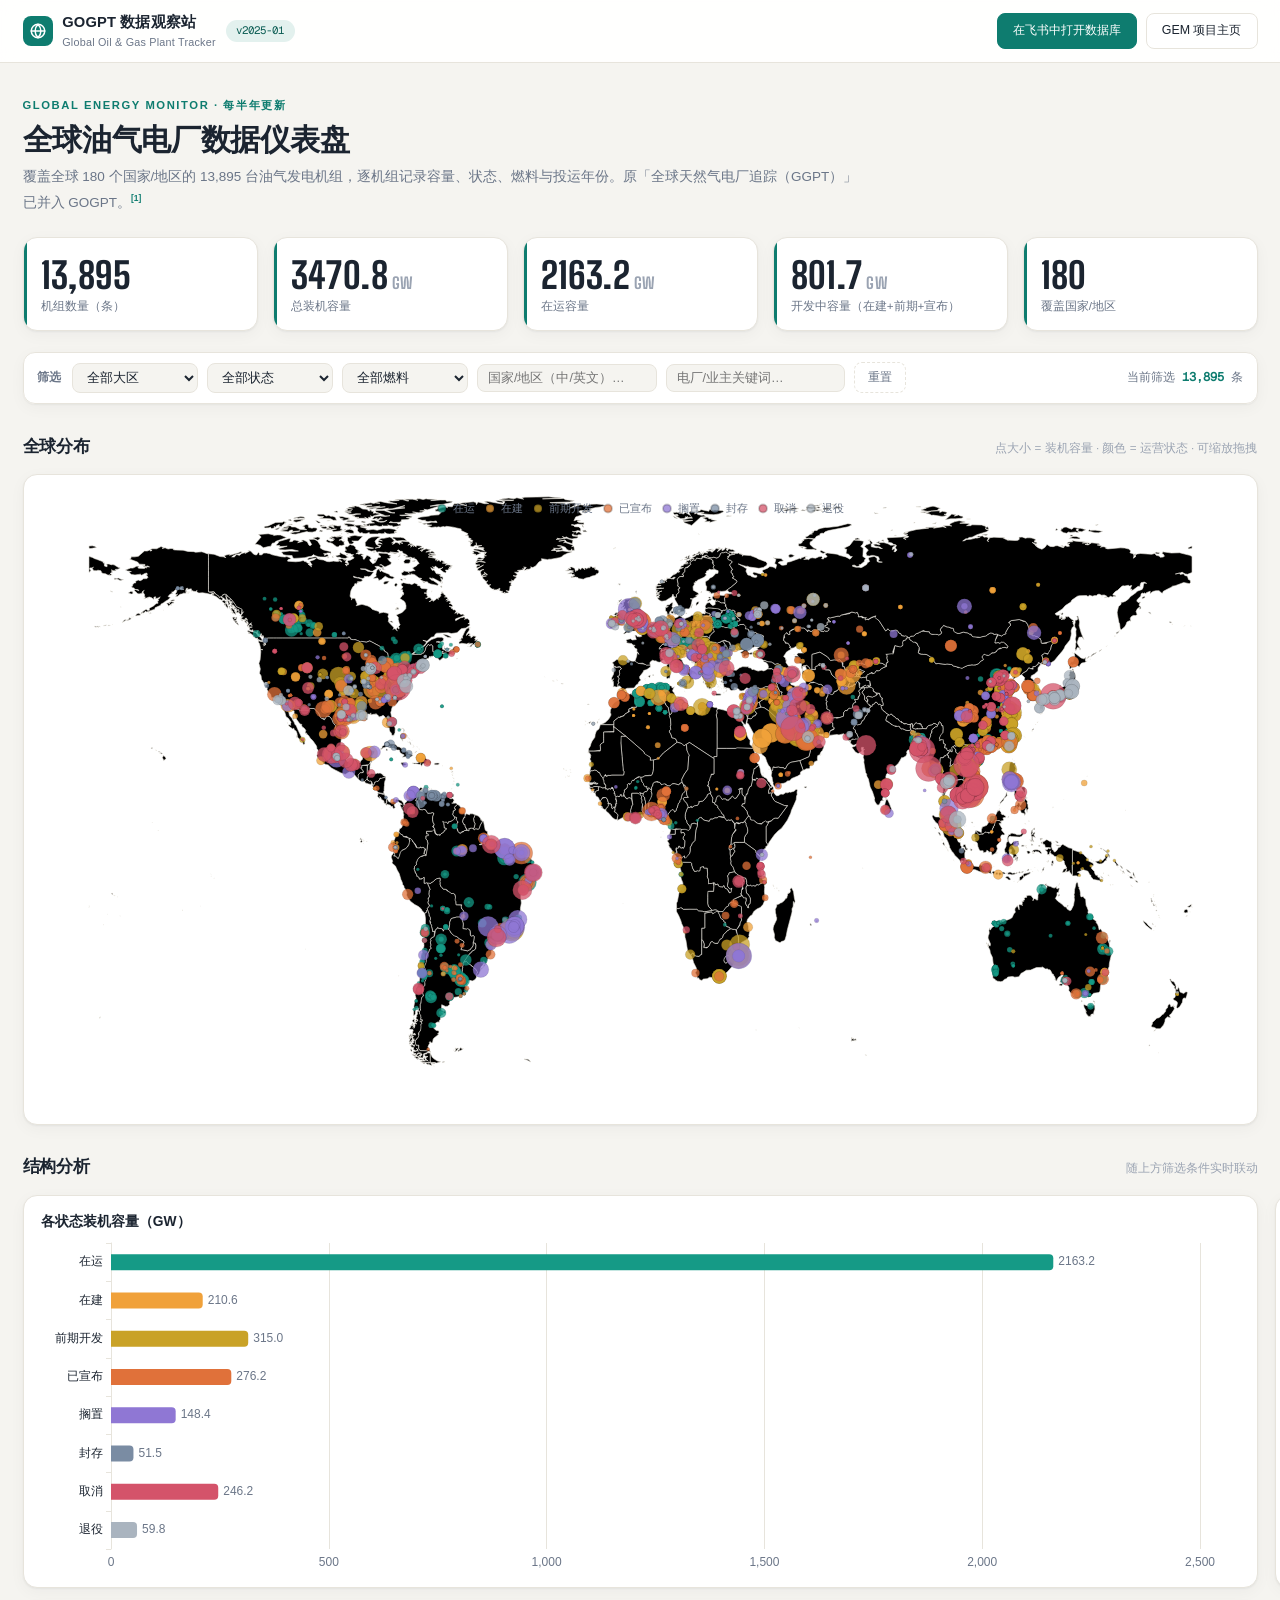
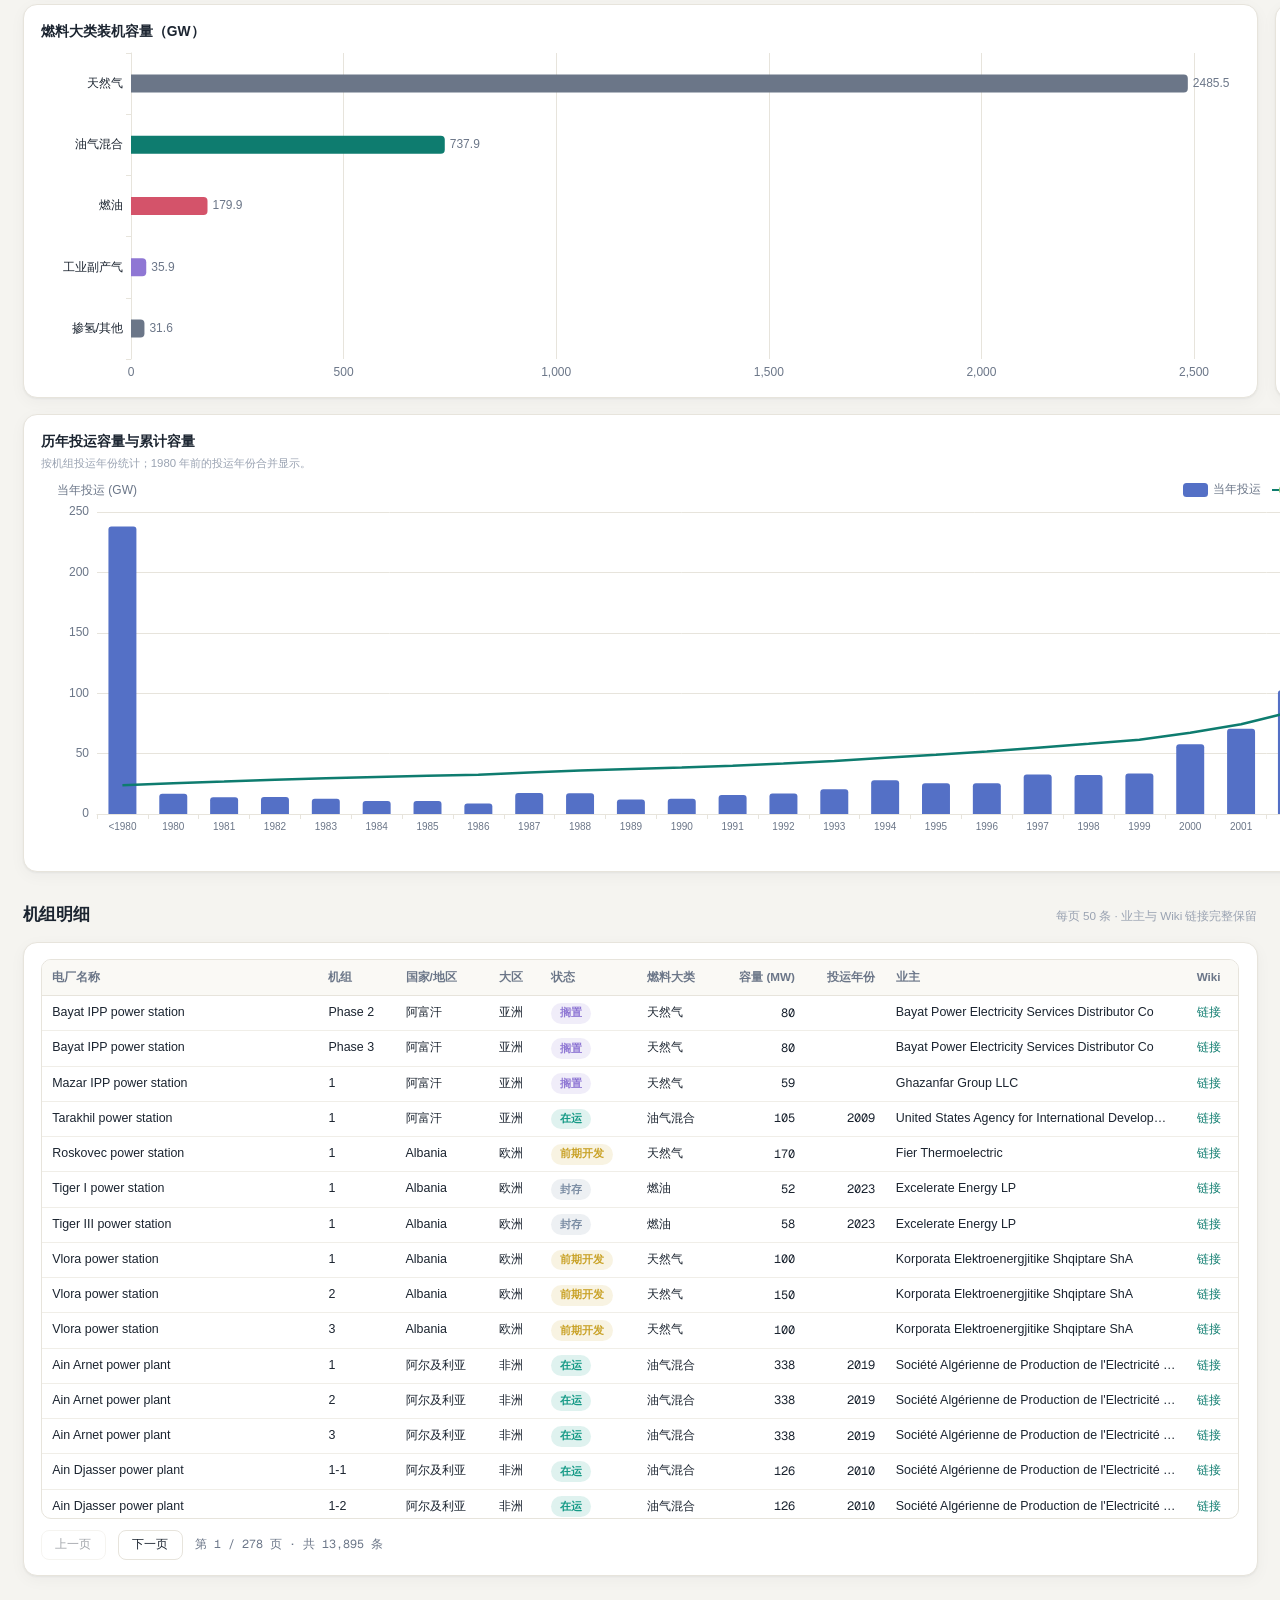
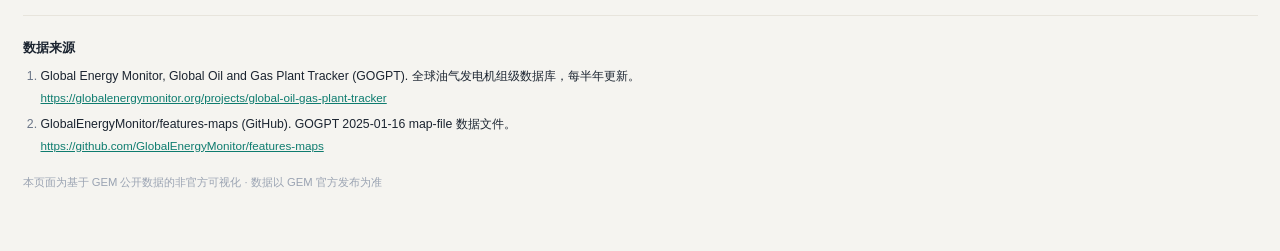
==== index.html @ 81ed7387 "redesign: light editorial theme" ====
<!-- Generated by Trae Work -->
<!DOCTYPE html>
<html lang="zh-CN">
<head>
<meta charset="UTF-8">
<meta name="viewport" content="width=device-width, initial-scale=1.0">
<title>全球油气电厂数据仪表盘 · GOGPT 2025-01</title>
<style>
@font-face { font-family: 'BigShoulders'; src: url('./_shared/fonts/BigShoulders-Bold.ttf'); font-weight: 700; }
@font-face { font-family: 'GeistMono'; src: url('./_shared/fonts/GeistMono-Regular.ttf'); }
:root {
  --bg: #f5f4f0;
  --card: #ffffff;
  --ink: #1b2430;
  --muted: #6b7688;
  --faint: #9aa3b2;
  --rule: #e7e4dc;
  --accent: #0e7c6f;
  --accent-ink: #0a5c53;
  --accent-soft: #e3f1ee;
  --amber: #c47a12;
  --c-operating: #159a86;
  --c-construction: #f0a13a;
  --c-pre: #c9a227;
  --c-announced: #e0713a;
  --c-shelved: #8f77d4;
  --c-cancelled: #d4536a;
  --c-mothballed: #7a8ca3;
  --c-retired: #aab4bf;
  --shadow: 0 1px 2px rgba(27,36,48,.05), 0 4px 16px rgba(27,36,48,.04);
}
* { margin: 0; padding: 0; box-sizing: border-box; }
html { font-size: 15px; }
body {
  background: var(--bg);
  color: var(--ink);
  font-family: -apple-system, "PingFang SC", "Microsoft YaHei", "Segoe UI", sans-serif;
  line-height: 1.6;
  -webkit-font-smoothing: antialiased;
}
.wrap { max-width: 1480px; margin: 0 auto; padding: 0 1.5rem 4rem; }

/* ===== Top brand bar ===== */
.topbar {
  position: sticky; top: 0; z-index: 50;
  background: rgba(255,255,255,.92); backdrop-filter: blur(8px);
  border-bottom: 1px solid var(--rule);
}
.topbar-inner {
  max-width: 1480px; margin: 0 auto; padding: 0.7rem 1.5rem;
  display: flex; align-items: center; justify-content: space-between; gap: 1rem; flex-wrap: wrap;
}
.brand { display: flex; align-items: center; gap: 0.65rem; }
.brand .mark {
  width: 30px; height: 30px; border-radius: 8px; background: var(--accent);
  display: flex; align-items: center; justify-content: center; flex: none;
}
.brand .mark svg { width: 18px; height: 18px; }
.brand .name { font-weight: 700; font-size: 0.98rem; letter-spacing: 0.01em; }
.brand .name small { display: block; font-weight: 400; font-size: 0.72rem; color: var(--muted); letter-spacing: 0.02em; }
.ver-pill {
  font-family: 'GeistMono', monospace; font-size: 0.72rem; color: var(--accent-ink);
  background: var(--accent-soft); border-radius: 999px; padding: 0.18rem 0.7rem; white-space: nowrap;
}
.topbar .actions { display: flex; gap: 0.55rem; align-items: center; flex-wrap: wrap; }
.btn {
  display: inline-flex; align-items: center; gap: 0.35rem;
  padding: 0.45rem 1rem; border-radius: 8px; font-size: 0.83rem; font-weight: 500;
  text-decoration: none; border: 1px solid var(--rule); color: var(--ink); background: var(--card);
  transition: border-color .15s, box-shadow .15s, background .15s;
}
.btn:hover { border-color: var(--accent); box-shadow: var(--shadow); }
.btn.primary { background: var(--accent); color: #fff; border-color: var(--accent); }
.btn.primary:hover { background: var(--accent-ink); }

/* ===== Hero ===== */
.hero { padding: 2.2rem 0 1.6rem; }
.hero .overline {
  font-size: 0.75rem; font-weight: 600; letter-spacing: 0.14em; color: var(--accent);
  text-transform: uppercase; margin-bottom: 0.5rem;
}
.hero h1 { font-size: 2rem; font-weight: 800; letter-spacing: -0.01em; line-height: 1.25; }
.hero .sub { color: var(--muted); font-size: 0.9rem; margin-top: 0.5rem; max-width: 56rem; }
.hero .sub sup a { color: var(--accent); text-decoration: none; }

/* ===== KPI cards ===== */
.kpis { display: grid; grid-template-columns: repeat(5, 1fr); gap: 1rem; margin-bottom: 1.4rem; }
.kpi {
  background: var(--card); border: 1px solid var(--rule); border-radius: 14px;
  padding: 1rem 1.15rem 0.95rem; box-shadow: var(--shadow); position: relative; overflow: hidden;
}
.kpi::before {
  content: ''; position: absolute; left: 0; top: 0; bottom: 0; width: 3px;
  background: var(--kpi-color, var(--accent)); border-radius: 3px 0 0 3px;
}
.kpi .label { color: var(--muted); font-size: 0.78rem; font-weight: 500; }
.kpi .num {
  font-family: 'BigShoulders', sans-serif; font-weight: 700; font-size: 2.4rem;
  line-height: 1.15; color: var(--ink); letter-spacing: 0.01em; margin-top: 0.15rem;
}
.kpi .num .unit { font-size: 1.05rem; color: var(--faint); margin-left: 0.25rem; font-family: inherit; }

/* ===== Filter bar ===== */
.filterbar {
  position: sticky; top: 47px; z-index: 40;
  display: flex; flex-wrap: wrap; gap: 0.6rem; align-items: center;
  background: rgba(255,255,255,.94); backdrop-filter: blur(8px);
  border: 1px solid var(--rule); border-radius: 12px;
  padding: 0.65rem 0.9rem; margin-bottom: 1.4rem; box-shadow: var(--shadow);
}
.filterbar .f-label { font-size: 0.8rem; color: var(--muted); font-weight: 600; margin-right: 0.15rem; }
.filterbar select, .filterbar input[type="text"] {
  background: var(--bg); color: var(--ink); border: 1px solid var(--rule);
  border-radius: 8px; padding: 0.4rem 0.65rem; font-size: 0.84rem; outline: none; min-width: 126px;
  transition: border-color .15s, box-shadow .15s;
}
.filterbar select:focus, .filterbar input:focus { border-color: var(--accent); box-shadow: 0 0 0 3px var(--accent-soft); background: #fff; }
.filterbar .reset {
  background: transparent; color: var(--muted); border: 1px dashed var(--rule);
  border-radius: 8px; padding: 0.4rem 0.85rem; font-size: 0.8rem; cursor: pointer;
  transition: color .15s, border-color .15s;
}
.filterbar .reset:hover { color: var(--accent); border-color: var(--accent); }
.filterbar .count { margin-left: auto; font-size: 0.8rem; color: var(--muted); font-family: 'GeistMono', monospace; white-space: nowrap; }
.filterbar .count b { color: var(--accent); font-weight: 600; }

/* ===== Section headings ===== */
.sec-head { display: flex; align-items: baseline; justify-content: space-between; margin: 1.9rem 0 0.9rem; }
.sec-head h2 { font-size: 1.15rem; font-weight: 700; letter-spacing: -0.01em; }
.sec-head .hint { font-size: 0.78rem; color: var(--faint); }

/* ===== Figures ===== */
figure.chart-figure {
  background: var(--card); border: 1px solid var(--rule); border-radius: 14px;
  padding: 1.05rem 1.15rem 0.9rem; margin: 0; box-shadow: var(--shadow);
}
figure.chart-figure figcaption { font-size: 0.92rem; font-weight: 650; }
figure.chart-figure .note { font-size: 0.76rem; color: var(--faint); margin-top: 0.1rem; margin-bottom: 0.35rem; }
.chart-grid { display: grid; grid-template-columns: 1fr 1fr; gap: 1.1rem; }
.chart-grid .full { grid-column: 1 / -1; }
.map-figure { overflow: hidden; }
#chart-map { border-radius: 10px; }

/* ===== Table ===== */
.table-figure {
  background: var(--card); border: 1px solid var(--rule); border-radius: 14px;
  padding: 1.05rem 1.15rem; box-shadow: var(--shadow);
}
.table-figure figcaption { font-size: 0.92rem; font-weight: 650; margin-bottom: 0.6rem; }
.table-wrap { overflow: auto; max-height: 560px; border: 1px solid var(--rule); border-radius: 10px; }
table { width: 100%; border-collapse: collapse; font-size: 0.83rem; min-width: 1080px; }
thead th {
  position: sticky; top: 0; background: #faf9f5; color: var(--muted);
  text-align: left; padding: 0.55rem 0.7rem; font-weight: 600; white-space: nowrap; z-index: 2;
  border-bottom: 1px solid var(--rule); font-size: 0.78rem;
}
tbody td { padding: 0.45rem 0.7rem; border-top: 1px solid #f0eee8; white-space: nowrap; max-width: 260px; overflow: hidden; text-overflow: ellipsis; }
tbody tr:hover { background: #faf9f5; }
td.cap { font-family: 'GeistMono', monospace; text-align: right; font-size: 0.8rem; }
th.cap { text-align: right; }
.badge { display: inline-block; padding: 0.1rem 0.6rem; border-radius: 999px; font-size: 0.74rem; font-weight: 600; }
.b-wiki { color: var(--accent); text-decoration: none; font-weight: 500; }
.b-wiki:hover { text-decoration: underline; }
.pager { display: flex; align-items: center; gap: 0.8rem; margin-top: 0.75rem; font-size: 0.8rem; color: var(--muted); flex-wrap: wrap; }
.pager button {
  background: var(--card); color: var(--ink); border: 1px solid var(--rule); border-radius: 8px;
  padding: 0.35rem 0.9rem; cursor: pointer; font-size: 0.8rem; transition: border-color .15s;
}
.pager button:disabled { opacity: 0.4; cursor: default; }
.pager button:not(:disabled):hover { border-color: var(--accent); color: var(--accent); }
.pager .pageinfo { font-family: 'GeistMono', monospace; font-size: 0.78rem; }

/* ===== Footer ===== */
footer { margin-top: 2.6rem; border-top: 1px solid var(--rule); padding-top: 1.4rem; }
footer .sources h2 { font-size: 0.88rem; margin-bottom: 0.6rem; color: var(--ink); }
footer .sources ol { padding-left: 1.2rem; font-size: 0.82rem; color: var(--muted); }
footer .sources li { margin-bottom: 0.5rem; overflow-wrap: break-word; word-break: break-all; }
footer .sources .src-title { color: var(--ink); }
footer .sources .src-url { display: block; margin-top: 0.12rem; font-size: 0.78rem; color: var(--accent); word-break: break-all; }
footer .credit { margin-top: 1.2rem; font-size: 0.75rem; color: var(--faint); }
sup a { color: var(--accent); text-decoration: none; font-size: 0.75em; font-weight: 600; }

@media (max-width: 1000px) {
  .kpis { grid-template-columns: repeat(2, 1fr); }
  .chart-grid { grid-template-columns: 1fr; }
  .hero h1 { font-size: 1.5rem; }
  .filterbar { top: 0; position: static; }
}
</style>
</head>
<body>

<div class="topbar">
  <div class="topbar-inner">
    <div class="brand">
      <div class="mark">
        <svg viewBox="0 0 24 24" fill="none" stroke="#fff" stroke-width="2" stroke-linecap="round" stroke-linejoin="round">
          <circle cx="12" cy="12" r="9"/><path d="M3 12h18M12 3c2.5 2.6 3.9 5.7 3.9 9s-1.4 6.4-3.9 9c-2.5-2.6-3.9-5.7-3.9-9s1.4-6.4 3.9-9z"/>
        </svg>
      </div>
      <div class="name">GOGPT 数据观察站<small>Global Oil &amp; Gas Plant Tracker</small></div>
      <span class="ver-pill">v2025-01</span>
    </div>
    <div class="actions">
      <a class="btn primary" href="https://hf03zlwk29.feishu.cn/base/IfkrbPAGbaYeBXsMPpXcJDmRnDX" target="_blank" rel="noopener">在飞书中打开数据库</a>
      <a class="btn" href="https://globalenergymonitor.org/projects/global-oil-gas-plant-tracker" target="_blank" rel="noopener">GEM 项目主页</a>
    </div>
  </div>
</div>

<div class="wrap">

<section class="hero">
  <div class="overline">Global Energy Monitor · 每半年更新</div>
  <h1>全球油气电厂数据仪表盘</h1>
  <div class="sub">覆盖全球 180 个国家/地区的 13,895 台油气发电机组，逐机组记录容量、状态、燃料与投运年份。原「全球天然气电厂追踪（GGPT）」已并入 GOGPT。<sup><a href="#cite-1">[1]</a></sup></div>
</section>

<section class="kpis" id="kpis"></section>

<div class="filterbar">
  <span class="f-label">筛选</span>
  <select id="f-region"><option value="">全部大区</option></select>
  <select id="f-status"><option value="">全部状态</option></select>
  <select id="f-fuel"><option value="">全部燃料</option></select>
  <input type="text" id="f-country" placeholder="国家/地区（中/英文）…">
  <input type="text" id="f-keyword" placeholder="电厂/业主关键词…">
  <button class="reset" id="f-reset">重置</button>
  <span class="count" id="f-count"></span>
</div>

<div class="sec-head">
  <h2>全球分布</h2>
  <span class="hint">点大小 = 装机容量 · 颜色 = 运营状态 · 可缩放拖拽</span>
</div>
<figure class="chart-figure map-figure">
  <div id="chart-map" style="width:100%;height:620px"></div>
</figure>

<div class="sec-head">
  <h2>结构分析</h2>
  <span class="hint">随上方筛选条件实时联动</span>
</div>
<div class="chart-grid">
  <figure class="chart-figure">
    <figcaption>各状态装机容量（GW）</figcaption>
    <div id="chart-status" style="width:100%;height:340px"></div>
  </figure>
  <figure class="chart-figure">
    <figcaption>装机容量大区构成</figcaption>
    <div id="chart-region" style="width:100%;height:340px"></div>
  </figure>
  <figure class="chart-figure">
    <figcaption>燃料大类装机容量（GW）</figcaption>
    <div id="chart-fuel" style="width:100%;height:340px"></div>
  </figure>
  <figure class="chart-figure">
    <figcaption>装机容量 Top 15 国家/地区（GW）</figcaption>
    <div id="chart-country" style="width:100%;height:340px"></div>
  </figure>
  <figure class="chart-figure full">
    <figcaption>历年投运容量与累计容量</figcaption>
    <div class="note">按机组投运年份统计；1980 年前的投运年份合并显示。</div>
    <div id="chart-year" style="width:100%;height:380px"></div>
  </figure>
</div>

<div class="sec-head">
  <h2>机组明细</h2>
  <span class="hint">每页 50 条 · 业主与 Wiki 链接完整保留</span>
</div>
<figure class="table-figure">
  <div class="table-wrap">
    <table>
      <thead>
        <tr>
          <th>电厂名称</th><th>机组</th><th>国家/地区</th><th>大区</th><th>状态</th>
          <th>燃料大类</th><th class="cap">容量 (MW)</th><th class="cap">投运年份</th><th>业主</th><th>Wiki</th>
        </tr>
      </thead>
      <tbody id="tbody"></tbody>
    </table>
  </div>
  <div class="pager">
    <button id="pg-prev">上一页</button>
    <button id="pg-next">下一页</button>
    <span class="pageinfo" id="pg-info"></span>
  </div>
</figure>

<footer>
  <div class="sources">
    <h2>数据来源</h2>
    <ol>
      <li id="cite-1">
        <span class="src-title">Global Energy Monitor, Global Oil and Gas Plant Tracker (GOGPT). 全球油气发电机组级数据库，每半年更新。</span>
        <a class="src-url" href="https://globalenergymonitor.org/projects/global-oil-gas-plant-tracker" target="_blank" rel="noopener">https://globalenergymonitor.org/projects/global-oil-gas-plant-tracker</a>
      </li>
      <li id="cite-2">
        <span class="src-title">GlobalEnergyMonitor/features-maps (GitHub). GOGPT 2025-01-16 map-file 数据文件。</span>
        <a class="src-url" href="https://github.com/GlobalEnergyMonitor/features-maps" target="_blank" rel="noopener">https://github.com/GlobalEnergyMonitor/features-maps</a>
      </li>
    </ol>
    <div class="credit">本页面为基于 GEM 公开数据的非官方可视化 · 数据以 GEM 官方发布为准</div>
  </div>
</footer>

</div>
<script src="./_shared/js/echarts.min.js"></script>
<script src="assets/world.js"></script>
<script src="assets/data.js"></script>
<script src="assets/charts.js"></script>
</body>
</html>
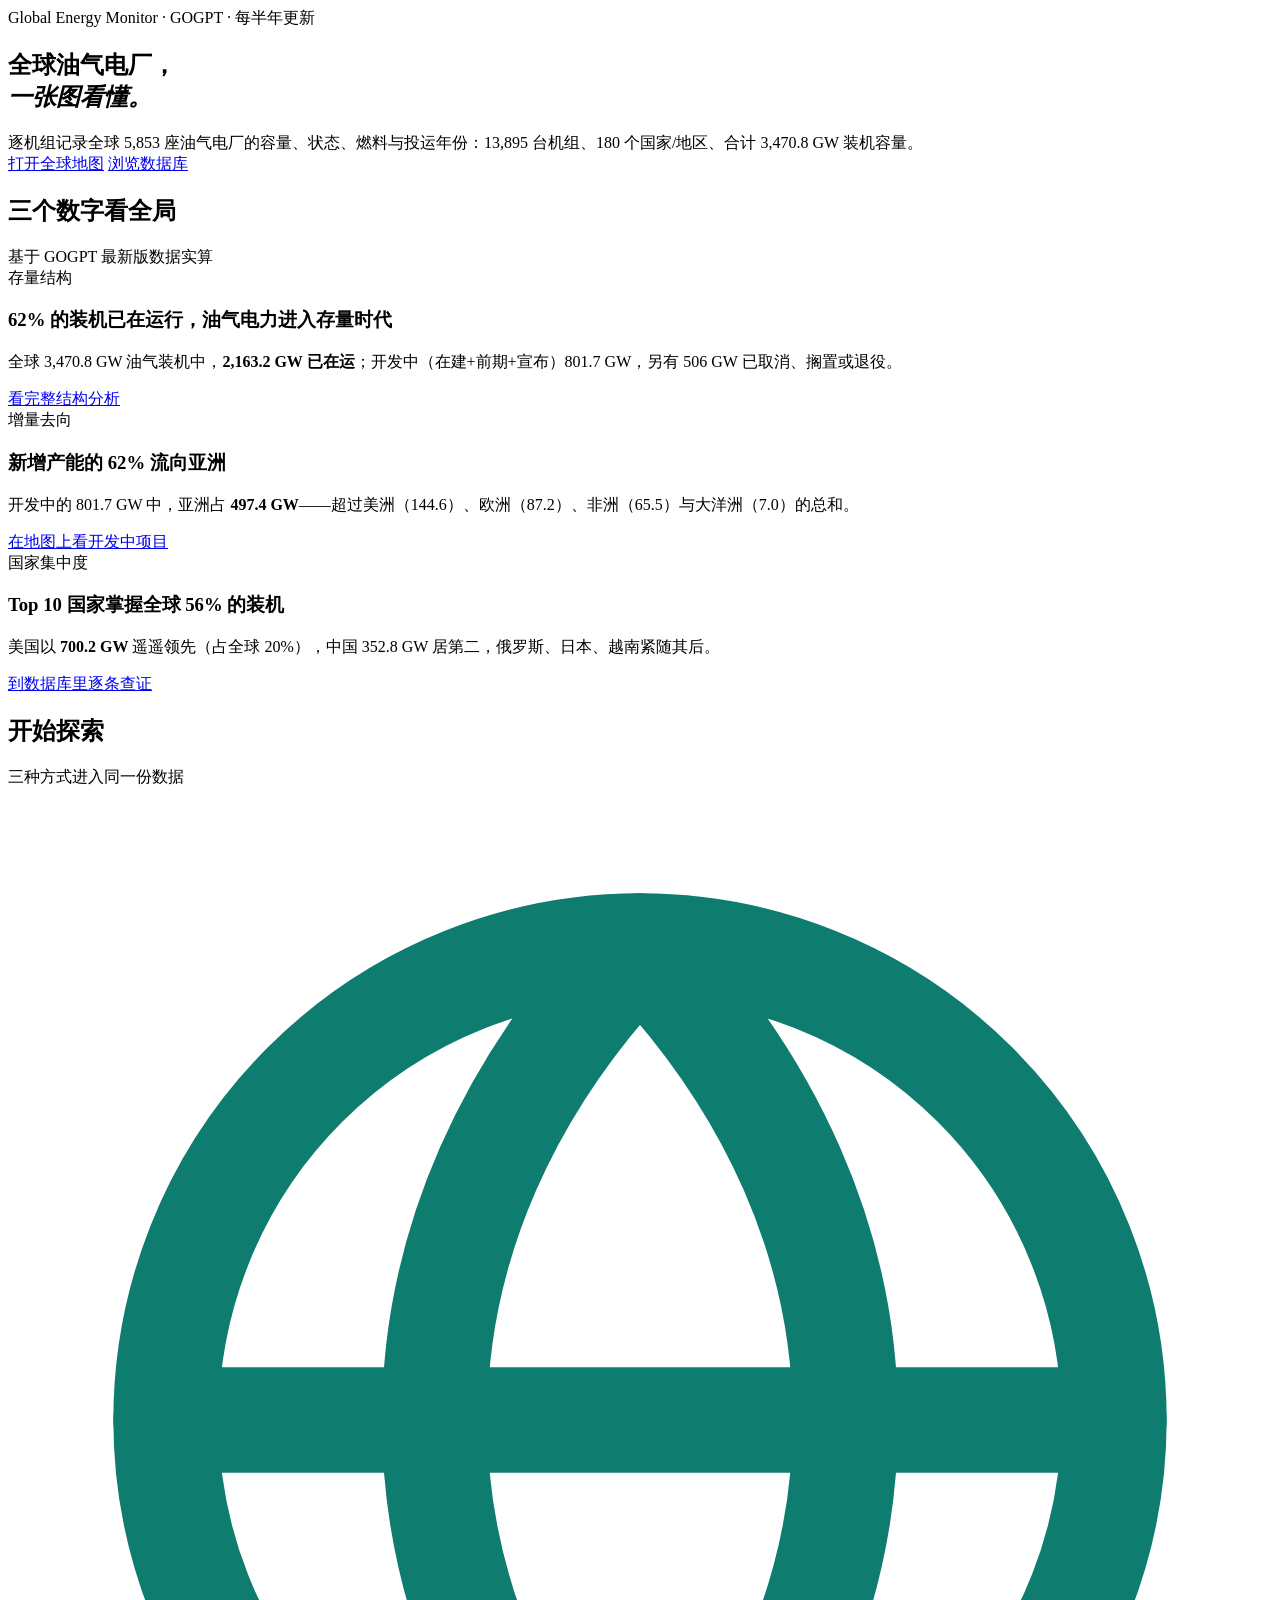
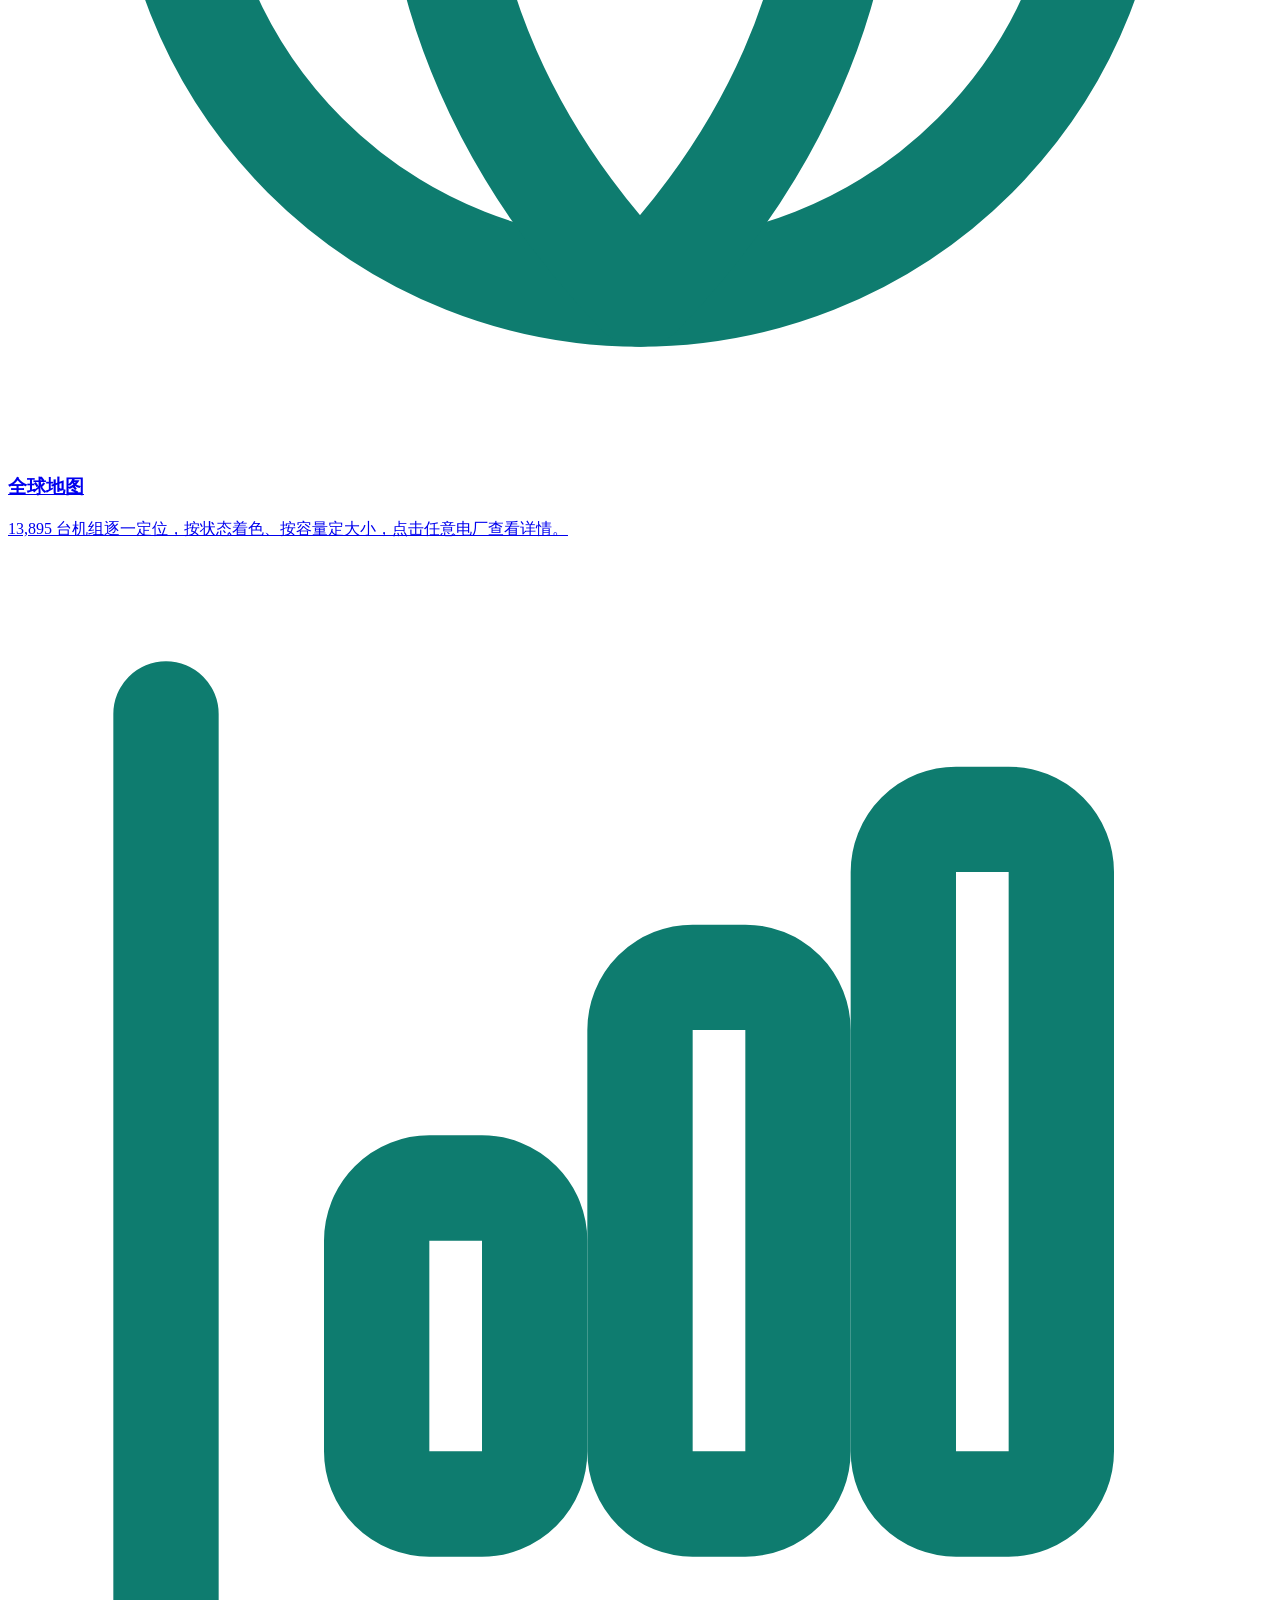
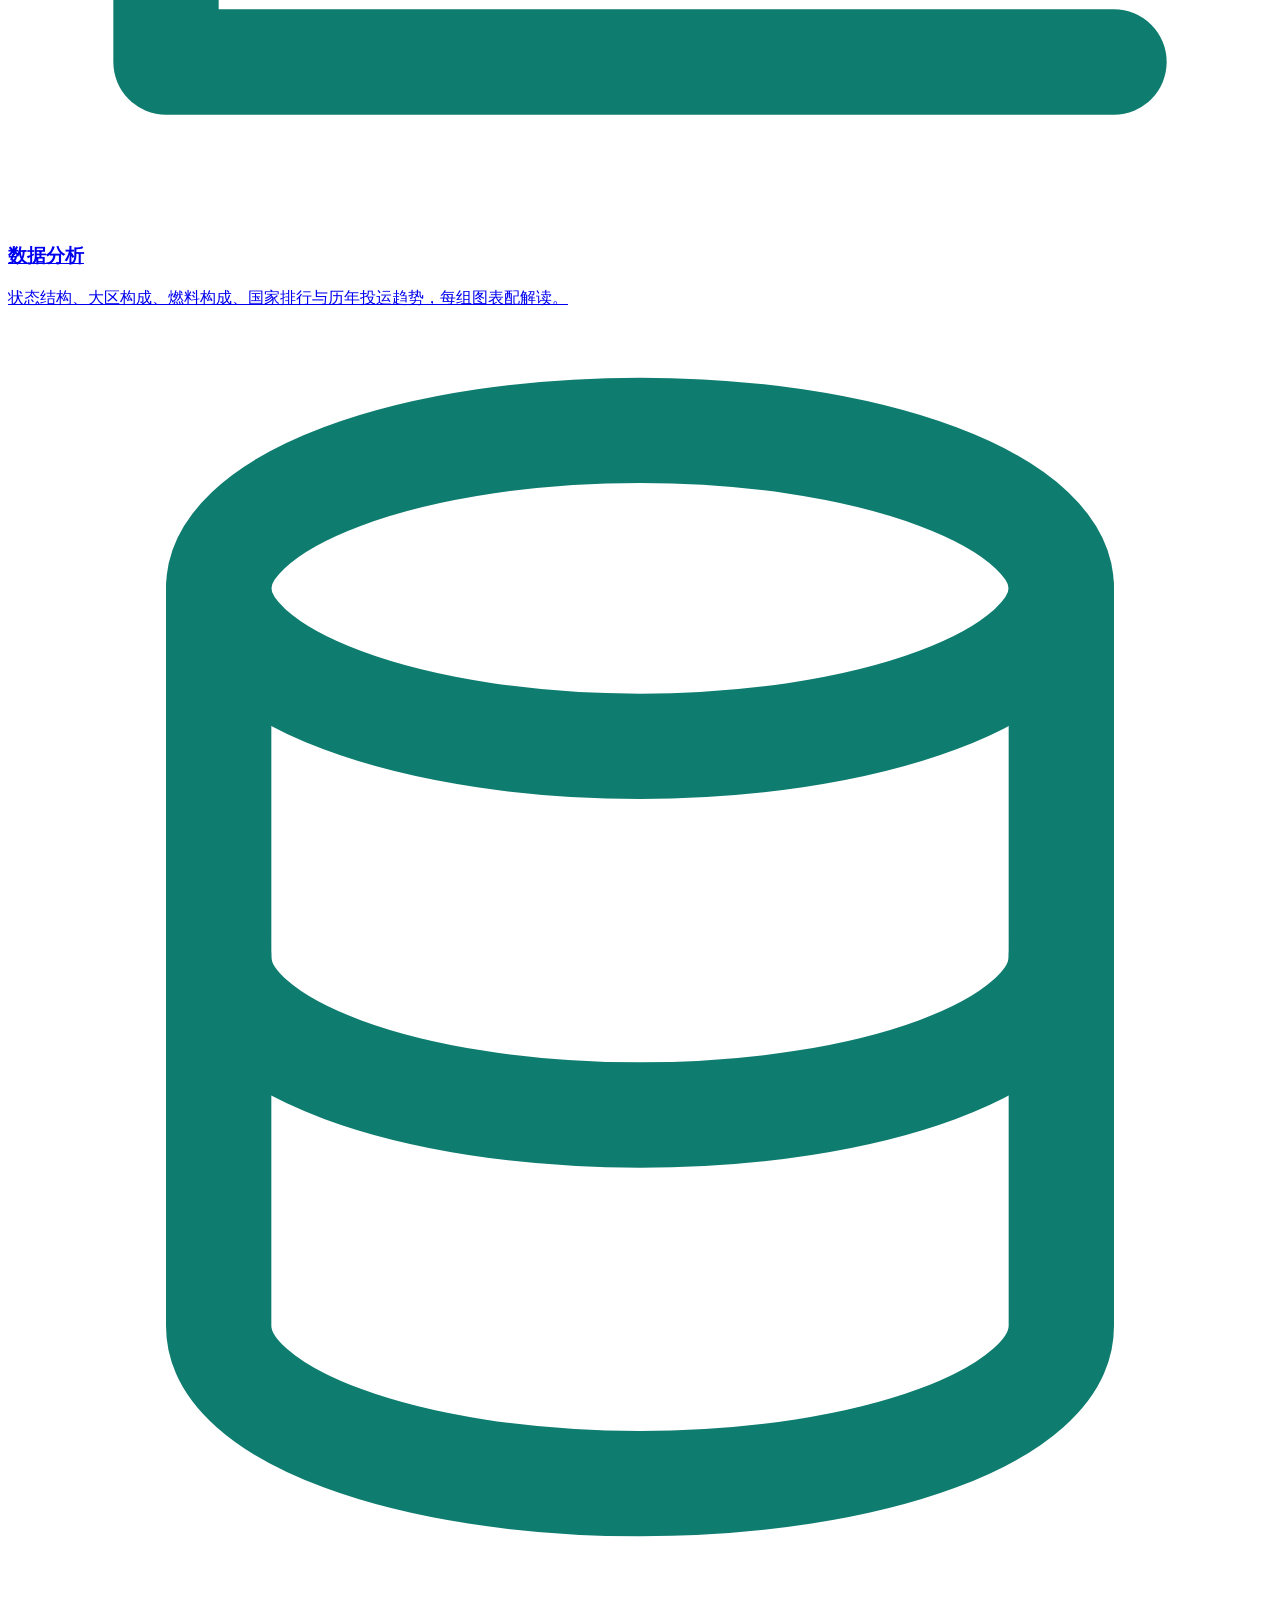
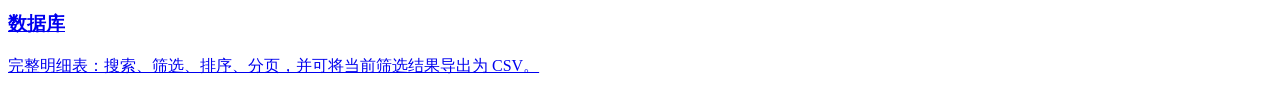
==== commit a25097cc: "rebuild: multi-page editorial site" ====
--- a/index.html
+++ b/index.html
@@ -4,311 +4,167 @@
 <head>
 <meta charset="UTF-8">
 <meta name="viewport" content="width=device-width, initial-scale=1.0">
-<title>全球油气电厂数据仪表盘 · GOGPT 2025-01</title>
-<style>
-@font-face { font-family: 'BigShoulders'; src: url('./_shared/fonts/BigShoulders-Bold.ttf'); font-weight: 700; }
-@font-face { font-family: 'GeistMono'; src: url('./_shared/fonts/GeistMono-Regular.ttf'); }
-:root {
-  --bg: #f5f4f0;
-  --card: #ffffff;
-  --ink: #1b2430;
-  --muted: #6b7688;
-  --faint: #9aa3b2;
-  --rule: #e7e4dc;
-  --accent: #0e7c6f;
-  --accent-ink: #0a5c53;
-  --accent-soft: #e3f1ee;
-  --amber: #c47a12;
-  --c-operating: #159a86;
-  --c-construction: #f0a13a;
-  --c-pre: #c9a227;
-  --c-announced: #e0713a;
-  --c-shelved: #8f77d4;
-  --c-cancelled: #d4536a;
-  --c-mothballed: #7a8ca3;
-  --c-retired: #aab4bf;
-  --shadow: 0 1px 2px rgba(27,36,48,.05), 0 4px 16px rgba(27,36,48,.04);
-}
-* { margin: 0; padding: 0; box-sizing: border-box; }
-html { font-size: 15px; }
-body {
-  background: var(--bg);
-  color: var(--ink);
-  font-family: -apple-system, "PingFang SC", "Microsoft YaHei", "Segoe UI", sans-serif;
-  line-height: 1.6;
-  -webkit-font-smoothing: antialiased;
-}
-.wrap { max-width: 1480px; margin: 0 auto; padding: 0 1.5rem 4rem; }
-
-/* ===== Top brand bar ===== */
-.topbar {
-  position: sticky; top: 0; z-index: 50;
-  background: rgba(255,255,255,.92); backdrop-filter: blur(8px);
-  border-bottom: 1px solid var(--rule);
-}
-.topbar-inner {
-  max-width: 1480px; margin: 0 auto; padding: 0.7rem 1.5rem;
-  display: flex; align-items: center; justify-content: space-between; gap: 1rem; flex-wrap: wrap;
-}
-.brand { display: flex; align-items: center; gap: 0.65rem; }
-.brand .mark {
-  width: 30px; height: 30px; border-radius: 8px; background: var(--accent);
-  display: flex; align-items: center; justify-content: center; flex: none;
-}
-.brand .mark svg { width: 18px; height: 18px; }
-.brand .name { font-weight: 700; font-size: 0.98rem; letter-spacing: 0.01em; }
-.brand .name small { display: block; font-weight: 400; font-size: 0.72rem; color: var(--muted); letter-spacing: 0.02em; }
-.ver-pill {
-  font-family: 'GeistMono', monospace; font-size: 0.72rem; color: var(--accent-ink);
-  background: var(--accent-soft); border-radius: 999px; padding: 0.18rem 0.7rem; white-space: nowrap;
-}
-.topbar .actions { display: flex; gap: 0.55rem; align-items: center; flex-wrap: wrap; }
-.btn {
-  display: inline-flex; align-items: center; gap: 0.35rem;
-  padding: 0.45rem 1rem; border-radius: 8px; font-size: 0.83rem; font-weight: 500;
-  text-decoration: none; border: 1px solid var(--rule); color: var(--ink); background: var(--card);
-  transition: border-color .15s, box-shadow .15s, background .15s;
-}
-.btn:hover { border-color: var(--accent); box-shadow: var(--shadow); }
-.btn.primary { background: var(--accent); color: #fff; border-color: var(--accent); }
-.btn.primary:hover { background: var(--accent-ink); }
-
-/* ===== Hero ===== */
-.hero { padding: 2.2rem 0 1.6rem; }
-.hero .overline {
-  font-size: 0.75rem; font-weight: 600; letter-spacing: 0.14em; color: var(--accent);
-  text-transform: uppercase; margin-bottom: 0.5rem;
-}
-.hero h1 { font-size: 2rem; font-weight: 800; letter-spacing: -0.01em; line-height: 1.25; }
-.hero .sub { color: var(--muted); font-size: 0.9rem; margin-top: 0.5rem; max-width: 56rem; }
-.hero .sub sup a { color: var(--accent); text-decoration: none; }
-
-/* ===== KPI cards ===== */
-.kpis { display: grid; grid-template-columns: repeat(5, 1fr); gap: 1rem; margin-bottom: 1.4rem; }
-.kpi {
-  background: var(--card); border: 1px solid var(--rule); border-radius: 14px;
-  padding: 1rem 1.15rem 0.95rem; box-shadow: var(--shadow); position: relative; overflow: hidden;
-}
-.kpi::before {
-  content: ''; position: absolute; left: 0; top: 0; bottom: 0; width: 3px;
-  background: var(--kpi-color, var(--accent)); border-radius: 3px 0 0 3px;
-}
-.kpi .label { color: var(--muted); font-size: 0.78rem; font-weight: 500; }
-.kpi .num {
-  font-family: 'BigShoulders', sans-serif; font-weight: 700; font-size: 2.4rem;
-  line-height: 1.15; color: var(--ink); letter-spacing: 0.01em; margin-top: 0.15rem;
-}
-.kpi .num .unit { font-size: 1.05rem; color: var(--faint); margin-left: 0.25rem; font-family: inherit; }
-
-/* ===== Filter bar ===== */
-.filterbar {
-  position: sticky; top: 47px; z-index: 40;
-  display: flex; flex-wrap: wrap; gap: 0.6rem; align-items: center;
-  background: rgba(255,255,255,.94); backdrop-filter: blur(8px);
-  border: 1px solid var(--rule); border-radius: 12px;
-  padding: 0.65rem 0.9rem; margin-bottom: 1.4rem; box-shadow: var(--shadow);
-}
-.filterbar .f-label { font-size: 0.8rem; color: var(--muted); font-weight: 600; margin-right: 0.15rem; }
-.filterbar select, .filterbar input[type="text"] {
-  background: var(--bg); color: var(--ink); border: 1px solid var(--rule);
-  border-radius: 8px; padding: 0.4rem 0.65rem; font-size: 0.84rem; outline: none; min-width: 126px;
-  transition: border-color .15s, box-shadow .15s;
-}
-.filterbar select:focus, .filterbar input:focus { border-color: var(--accent); box-shadow: 0 0 0 3px var(--accent-soft); background: #fff; }
-.filterbar .reset {
-  background: transparent; color: var(--muted); border: 1px dashed var(--rule);
-  border-radius: 8px; padding: 0.4rem 0.85rem; font-size: 0.8rem; cursor: pointer;
-  transition: color .15s, border-color .15s;
-}
-.filterbar .reset:hover { color: var(--accent); border-color: var(--accent); }
-.filterbar .count { margin-left: auto; font-size: 0.8rem; color: var(--muted); font-family: 'GeistMono', monospace; white-space: nowrap; }
-.filterbar .count b { color: var(--accent); font-weight: 600; }
-
-/* ===== Section headings ===== */
-.sec-head { display: flex; align-items: baseline; justify-content: space-between; margin: 1.9rem 0 0.9rem; }
-.sec-head h2 { font-size: 1.15rem; font-weight: 700; letter-spacing: -0.01em; }
-.sec-head .hint { font-size: 0.78rem; color: var(--faint); }
-
-/* ===== Figures ===== */
-figure.chart-figure {
-  background: var(--card); border: 1px solid var(--rule); border-radius: 14px;
-  padding: 1.05rem 1.15rem 0.9rem; margin: 0; box-shadow: var(--shadow);
-}
-figure.chart-figure figcaption { font-size: 0.92rem; font-weight: 650; }
-figure.chart-figure .note { font-size: 0.76rem; color: var(--faint); margin-top: 0.1rem; margin-bottom: 0.35rem; }
-.chart-grid { display: grid; grid-template-columns: 1fr 1fr; gap: 1.1rem; }
-.chart-grid .full { grid-column: 1 / -1; }
-.map-figure { overflow: hidden; }
-#chart-map { border-radius: 10px; }
-
-/* ===== Table ===== */
-.table-figure {
-  background: var(--card); border: 1px solid var(--rule); border-radius: 14px;
-  padding: 1.05rem 1.15rem; box-shadow: var(--shadow);
-}
-.table-figure figcaption { font-size: 0.92rem; font-weight: 650; margin-bottom: 0.6rem; }
-.table-wrap { overflow: auto; max-height: 560px; border: 1px solid var(--rule); border-radius: 10px; }
-table { width: 100%; border-collapse: collapse; font-size: 0.83rem; min-width: 1080px; }
-thead th {
-  position: sticky; top: 0; background: #faf9f5; color: var(--muted);
-  text-align: left; padding: 0.55rem 0.7rem; font-weight: 600; white-space: nowrap; z-index: 2;
-  border-bottom: 1px solid var(--rule); font-size: 0.78rem;
-}
-tbody td { padding: 0.45rem 0.7rem; border-top: 1px solid #f0eee8; white-space: nowrap; max-width: 260px; overflow: hidden; text-overflow: ellipsis; }
-tbody tr:hover { background: #faf9f5; }
-td.cap { font-family: 'GeistMono', monospace; text-align: right; font-size: 0.8rem; }
-th.cap { text-align: right; }
-.badge { display: inline-block; padding: 0.1rem 0.6rem; border-radius: 999px; font-size: 0.74rem; font-weight: 600; }
-.b-wiki { color: var(--accent); text-decoration: none; font-weight: 500; }
-.b-wiki:hover { text-decoration: underline; }
-.pager { display: flex; align-items: center; gap: 0.8rem; margin-top: 0.75rem; font-size: 0.8rem; color: var(--muted); flex-wrap: wrap; }
-.pager button {
-  background: var(--card); color: var(--ink); border: 1px solid var(--rule); border-radius: 8px;
-  padding: 0.35rem 0.9rem; cursor: pointer; font-size: 0.8rem; transition: border-color .15s;
-}
-.pager button:disabled { opacity: 0.4; cursor: default; }
-.pager button:not(:disabled):hover { border-color: var(--accent); color: var(--accent); }
-.pager .pageinfo { font-family: 'GeistMono', monospace; font-size: 0.78rem; }
-
-/* ===== Footer ===== */
-footer { margin-top: 2.6rem; border-top: 1px solid var(--rule); padding-top: 1.4rem; }
-footer .sources h2 { font-size: 0.88rem; margin-bottom: 0.6rem; color: var(--ink); }
-footer .sources ol { padding-left: 1.2rem; font-size: 0.82rem; color: var(--muted); }
-footer .sources li { margin-bottom: 0.5rem; overflow-wrap: break-word; word-break: break-all; }
-footer .sources .src-title { color: var(--ink); }
-footer .sources .src-url { display: block; margin-top: 0.12rem; font-size: 0.78rem; color: var(--accent); word-break: break-all; }
-footer .credit { margin-top: 1.2rem; font-size: 0.75rem; color: var(--faint); }
-sup a { color: var(--accent); text-decoration: none; font-size: 0.75em; font-weight: 600; }
-
-@media (max-width: 1000px) {
-  .kpis { grid-template-columns: repeat(2, 1fr); }
-  .chart-grid { grid-template-columns: 1fr; }
-  .hero h1 { font-size: 1.5rem; }
-  .filterbar { top: 0; position: static; }
-}
-</style>
+<title>GOGPT 数据观察站 · 全球油气电厂数据</title>
+<meta name="description" content="基于 Global Energy Monitor 全球油气电厂追踪（GOGPT）的可视化站点：13,895 台机组、180 个国家/地区、3,470.8 GW 装机容量。">
+<link rel="stylesheet" href="assets/layout.css">
 </head>
 <body>
-
-<div class="topbar">
-  <div class="topbar-inner">
-    <div class="brand">
-      <div class="mark">
-        <svg viewBox="0 0 24 24" fill="none" stroke="#fff" stroke-width="2" stroke-linecap="round" stroke-linejoin="round">
-          <circle cx="12" cy="12" r="9"/><path d="M3 12h18M12 3c2.5 2.6 3.9 5.7 3.9 9s-1.4 6.4-3.9 9c-2.5-2.6-3.9-5.7-3.9-9s1.4-6.4 3.9-9z"/>
-        </svg>
-      </div>
-      <div class="name">GOGPT 数据观察站<small>Global Oil &amp; Gas Plant Tracker</small></div>
-      <span class="ver-pill">v2025-01</span>
-    </div>
-    <div class="actions">
-      <a class="btn primary" href="https://hf03zlwk29.feishu.cn/base/IfkrbPAGbaYeBXsMPpXcJDmRnDX" target="_blank" rel="noopener">在飞书中打开数据库</a>
-      <a class="btn" href="https://globalenergymonitor.org/projects/global-oil-gas-plant-tracker" target="_blank" rel="noopener">GEM 项目主页</a>
-    </div>
-  </div>
-</div>
-
 <div class="wrap">
 
 <section class="hero">
-  <div class="overline">Global Energy Monitor · 每半年更新</div>
-  <h1>全球油气电厂数据仪表盘</h1>
-  <div class="sub">覆盖全球 180 个国家/地区的 13,895 台油气发电机组，逐机组记录容量、状态、燃料与投运年份。原「全球天然气电厂追踪（GGPT）」已并入 GOGPT。<sup><a href="#cite-1">[1]</a></sup></div>
+  <div class="overline">Global Energy Monitor · GOGPT · 每半年更新</div>
+  <h1>全球油气电厂，<br><em>一张图看懂。</em></h1>
+  <div class="sub">逐机组记录全球 5,853 座油气电厂的容量、状态、燃料与投运年份：13,895 台机组、180 个国家/地区、合计 3,470.8 GW 装机容量。</div>
+  <div class="cta">
+    <a class="btn primary big" href="map.html">打开全球地图</a>
+    <a class="btn big" href="data.html">浏览数据库</a>
+  </div>
 </section>
 
 <section class="kpis" id="kpis"></section>
 
-<div class="filterbar">
-  <span class="f-label">筛选</span>
-  <select id="f-region"><option value="">全部大区</option></select>
-  <select id="f-status"><option value="">全部状态</option></select>
-  <select id="f-fuel"><option value="">全部燃料</option></select>
-  <input type="text" id="f-country" placeholder="国家/地区（中/英文）…">
-  <input type="text" id="f-keyword" placeholder="电厂/业主关键词…">
-  <button class="reset" id="f-reset">重置</button>
-  <span class="count" id="f-count"></span>
+<div class="sec-head">
+  <h2>三个数字看全局</h2>
+  <span class="hint">基于 GOGPT 最新版数据实算</span>
 </div>
+<section class="insights">
+  <div class="insight">
+    <div class="tag">存量结构</div>
+    <h3>62% 的装机已在运行，油气电力进入存量时代</h3>
+    <p>全球 3,470.8 GW 油气装机中，<b>2,163.2 GW 已在运</b>；开发中（在建+前期+宣布）801.7 GW，另有 506 GW 已取消、搁置或退役。</p>
+    <div class="mini-chart" id="ic-status"></div>
+    <a class="go" href="analysis.html">看完整结构分析</a>
+  </div>
+  <div class="insight">
+    <div class="tag">增量去向</div>
+    <h3>新增产能的 62% 流向亚洲</h3>
+    <p>开发中的 801.7 GW 中，亚洲占 <b>497.4 GW</b>——超过美洲（144.6）、欧洲（87.2）、非洲（65.5）与大洋洲（7.0）的总和。</p>
+    <div class="mini-chart" id="ic-dev"></div>
+    <a class="go" href="map.html?status=%E5%9C%A8%E5%BB%BA,%E5%89%8D%E6%9C%9F%E5%BC%80%E5%8F%91,%E5%B7%B2%E5%AE%A3%E5%B8%83">在地图上看开发中项目</a>
+  </div>
+  <div class="insight">
+    <div class="tag">国家集中度</div>
+    <h3>Top 10 国家掌握全球 56% 的装机</h3>
+    <p>美国以 <b>700.2 GW</b> 遥遥领先（占全球 20%），中国 352.8 GW 居第二，俄罗斯、日本、越南紧随其后。</p>
+    <div class="mini-chart" id="ic-top10"></div>
+    <a class="go" href="data.html">到数据库里逐条查证</a>
+  </div>
+</section>
 
 <div class="sec-head">
-  <h2>全球分布</h2>
-  <span class="hint">点大小 = 装机容量 · 颜色 = 运营状态 · 可缩放拖拽</span>
+  <h2>开始探索</h2>
+  <span class="hint">三种方式进入同一份数据</span>
 </div>
-<figure class="chart-figure map-figure">
-  <div id="chart-map" style="width:100%;height:620px"></div>
-</figure>
-
-<div class="sec-head">
-  <h2>结构分析</h2>
-  <span class="hint">随上方筛选条件实时联动</span>
-</div>
-<div class="chart-grid">
-  <figure class="chart-figure">
-    <figcaption>各状态装机容量（GW）</figcaption>
-    <div id="chart-status" style="width:100%;height:340px"></div>
-  </figure>
-  <figure class="chart-figure">
-    <figcaption>装机容量大区构成</figcaption>
-    <div id="chart-region" style="width:100%;height:340px"></div>
-  </figure>
-  <figure class="chart-figure">
-    <figcaption>燃料大类装机容量（GW）</figcaption>
-    <div id="chart-fuel" style="width:100%;height:340px"></div>
-  </figure>
-  <figure class="chart-figure">
-    <figcaption>装机容量 Top 15 国家/地区（GW）</figcaption>
-    <div id="chart-country" style="width:100%;height:340px"></div>
-  </figure>
-  <figure class="chart-figure full">
-    <figcaption>历年投运容量与累计容量</figcaption>
-    <div class="note">按机组投运年份统计；1980 年前的投运年份合并显示。</div>
-    <div id="chart-year" style="width:100%;height:380px"></div>
-  </figure>
-</div>
-
-<div class="sec-head">
-  <h2>机组明细</h2>
-  <span class="hint">每页 50 条 · 业主与 Wiki 链接完整保留</span>
-</div>
-<figure class="table-figure">
-  <div class="table-wrap">
-    <table>
-      <thead>
-        <tr>
-          <th>电厂名称</th><th>机组</th><th>国家/地区</th><th>大区</th><th>状态</th>
-          <th>燃料大类</th><th class="cap">容量 (MW)</th><th class="cap">投运年份</th><th>业主</th><th>Wiki</th>
-        </tr>
-      </thead>
-      <tbody id="tbody"></tbody>
-    </table>
-  </div>
-  <div class="pager">
-    <button id="pg-prev">上一页</button>
-    <button id="pg-next">下一页</button>
-    <span class="pageinfo" id="pg-info"></span>
-  </div>
-</figure>
-
-<footer>
-  <div class="sources">
-    <h2>数据来源</h2>
-    <ol>
-      <li id="cite-1">
-        <span class="src-title">Global Energy Monitor, Global Oil and Gas Plant Tracker (GOGPT). 全球油气发电机组级数据库，每半年更新。</span>
-        <a class="src-url" href="https://globalenergymonitor.org/projects/global-oil-gas-plant-tracker" target="_blank" rel="noopener">https://globalenergymonitor.org/projects/global-oil-gas-plant-tracker</a>
-      </li>
-      <li id="cite-2">
-        <span class="src-title">GlobalEnergyMonitor/features-maps (GitHub). GOGPT 2025-01-16 map-file 数据文件。</span>
-        <a class="src-url" href="https://github.com/GlobalEnergyMonitor/features-maps" target="_blank" rel="noopener">https://github.com/GlobalEnergyMonitor/features-maps</a>
-      </li>
-    </ol>
-    <div class="credit">本页面为基于 GEM 公开数据的非官方可视化 · 数据以 GEM 官方发布为准</div>
-  </div>
-</footer>
+<section class="entry-cards">
+  <a class="entry" href="map.html">
+    <div class="icon"><svg viewBox="0 0 24 24" fill="none" stroke="#0e7c6f" stroke-width="2" stroke-linecap="round" stroke-linejoin="round"><circle cx="12" cy="12" r="9"/><path d="M3 12h18M12 3c2.5 2.6 3.9 5.7 3.9 9s-1.4 6.4-3.9 9c-2.5-2.6-3.9-5.7-3.9-9s1.4-6.4 3.9-9z"/></svg></div>
+    <h3>全球地图</h3>
+    <p>13,895 台机组逐一定位，按状态着色、按容量定大小，点击任意电厂查看详情。</p>
+  </a>
+  <a class="entry" href="analysis.html">
+    <div class="icon"><svg viewBox="0 0 24 24" fill="none" stroke="#0e7c6f" stroke-width="2" stroke-linecap="round" stroke-linejoin="round"><path d="M3 3v18h18"/><rect x="7" y="12" width="3" height="6" rx="1"/><rect x="12" y="8" width="3" height="10" rx="1"/><rect x="17" y="5" width="3" height="13" rx="1"/></svg></div>
+    <h3>数据分析</h3>
+    <p>状态结构、大区构成、燃料构成、国家排行与历年投运趋势，每组图表配解读。</p>
+  </a>
+  <a class="entry" href="data.html">
+    <div class="icon"><svg viewBox="0 0 24 24" fill="none" stroke="#0e7c6f" stroke-width="2" stroke-linecap="round" stroke-linejoin="round"><ellipse cx="12" cy="5" rx="8" ry="3"/><path d="M4 5v14c0 1.7 3.6 3 8 3s8-1.3 8-3V5"/><path d="M4 12c0 1.7 3.6 3 8 3s8-1.3 8-3"/></svg></div>
+    <h3>数据库</h3>
+    <p>完整明细表：搜索、筛选、排序、分页，并可将当前筛选结果导出为 CSV。</p>
+  </a>
+</section>
 
 </div>
 <script src="./_shared/js/echarts.min.js"></script>
-<script src="assets/world.js"></script>
 <script src="assets/data.js"></script>
-<script src="assets/charts.js"></script>
+<script src="assets/site.js"></script>
+<script>
+(function() {
+  var S = window.SITE, RAW = window.GOGPT_DATA;
+  var totalGW = S.sumCap(RAW) / 1000;
+  var opGW = S.sumCap(RAW.filter(function(r) { return r[4] === '在运'; })) / 1000;
+  var devGW = S.sumCap(RAW.filter(function(r) { return S.DEV_STATUSES.indexOf(r[4]) >= 0; })) / 1000;
+  var plants = {}, countries = {};
+  RAW.forEach(function(r) { plants[r[0]] = 1; countries[r[2]] = 1; });
+
+  var kpis = [
+    { num: Object.keys(plants).length.toLocaleString(), label: '油气电厂（座）', color: '#0e7c6f', delta: '共 13,895 台机组' },
+    { num: totalGW.toFixed(1), unit: 'GW', label: '总装机容量', color: '#0a5c53', delta: '约 3.47 太瓦' },
+    { num: opGW.toFixed(1), unit: 'GW', label: '在运容量', color: '#159a86', delta: '占总量 ' + (opGW / totalGW * 100).toFixed(0) + '%' },
+    { num: devGW.toFixed(1), unit: 'GW', label: '开发中容量', color: '#f0a13a', delta: '在建+前期+宣布' },
+    { num: Object.keys(countries).length, label: '覆盖国家/地区', color: '#6b7688', delta: '五大洲' }
+  ];
+  document.getElementById('kpis').innerHTML = kpis.map(function(k) {
+    return '<div class="kpi" style="--kpi-color:' + k.color + '"><div class="label">' + k.label + '</div>' +
+      '<div class="num">' + k.num + (k.unit ? '<span class="unit">' + k.unit + '</span>' : '') + '</div>' +
+      '<div class="delta">' + k.delta + '</div></div>';
+  }).join('');
+
+  function mk(id) {
+    var c = echarts.init(document.getElementById(id));
+    window.addEventListener('resize', function() { c.resize(); });
+    return c;
+  }
+
+  // 洞察 1：存量结构 donut
+  var otherGW = totalGW - opGW - devGW;
+  mk('ic-status').setOption({
+    animation: false,
+    tooltip: Object.assign({}, S.EC.tooltip, { formatter: function(p) { return p.name + '<br/><b>' + p.value.toFixed(0) + '</b> GW (' + p.percent + '%)'; } }),
+    series: [{
+      type: 'pie', radius: ['52%', '76%'], center: ['50%', '50%'],
+      label: { show: false }, labelLine: { show: false },
+      itemStyle: { borderColor: '#fff', borderWidth: 2, borderRadius: 4 },
+      data: [
+        { name: '在运', value: +opGW.toFixed(1), itemStyle: { color: '#159a86' } },
+        { name: '开发中', value: +devGW.toFixed(1), itemStyle: { color: '#f0a13a' } },
+        { name: '取消/搁置/退役/封存', value: +otherGW.toFixed(1), itemStyle: { color: '#c3cad4' } }
+      ]
+    }],
+    graphic: [{
+      type: 'text', left: 'center', top: '44%',
+      style: { text: (opGW / totalGW * 100).toFixed(0) + '%', fontSize: 26, fontWeight: 800, fill: '#1b2430', fontFamily: 'BigShoulders' }
+    }, {
+      type: 'text', left: 'center', top: '56%',
+      style: { text: '已在运', fontSize: 11, fill: '#6b7688' }
+    }]
+  });
+
+  // 洞察 2：开发中容量大区分布
+  var devRows = RAW.filter(function(r) { return S.DEV_STATUSES.indexOf(r[4]) >= 0; });
+  var devByReg = S.groupSum(devRows, 3);
+  mk('ic-dev').setOption({
+    animation: false,
+    tooltip: Object.assign({}, S.EC.tooltip, { formatter: function(p) { return p.name + '<br/><b>' + p.value.toFixed(1) + '</b> GW'; } }),
+    grid: { left: 44, right: 40, top: 8, bottom: 22 },
+    xAxis: { type: 'value', axisLabel: S.EC.axisLabel, splitLine: S.EC.splitLine },
+    yAxis: { type: 'category', inverse: true, data: devByReg.map(function(d) { return d.name; }),
+      axisLabel: { color: '#1b2430', fontSize: 11 }, axisLine: S.EC.axisLine, axisTick: { show: false } },
+    series: [{
+      type: 'bar', barWidth: 14,
+      data: devByReg.map(function(d, i) {
+        return { value: +d.value.toFixed(1), itemStyle: { color: i === 0 ? '#0e7c6f' : '#8fc7bf', borderRadius: [0, 5, 5, 0] } };
+      }),
+      label: { show: true, position: 'right', color: '#6b7688', fontSize: 10, formatter: function(p) { return p.value.toFixed(0); } }
+    }]
+  });
+
+  // 洞察 3：Top 10 国家
+  var top10 = S.groupSum(RAW, 2).slice(0, 10);
+  mk('ic-top10').setOption({
+    animation: false,
+    tooltip: Object.assign({}, S.EC.tooltip, { formatter: function(p) { return p.name + '<br/><b>' + p.value.toFixed(1) + '</b> GW'; } }),
+    grid: { left: 8, right: 8, top: 8, bottom: 44, containLabel: true },
+    xAxis: { type: 'category', data: top10.map(function(d) { return S.cnCountry(d.name); }),
+      axisLabel: { color: '#6b7688', fontSize: 9, interval: 0, rotate: 32 }, axisLine: S.EC.axisLine, axisTick: { show: false } },
+    yAxis: { type: 'value', axisLabel: S.EC.axisLabel, splitLine: S.EC.splitLine },
+    series: [{
+      type: 'bar', barWidth: 12,
+      data: top10.map(function(d, i) {
+        return { value: +d.value.toFixed(1), itemStyle: { color: i < 2 ? '#0a5c53' : '#5aa89e', borderRadius: [4, 4, 0, 0] } };
+      })
+    }]
+  });
+})();
+</script>
 </body>
 </html>
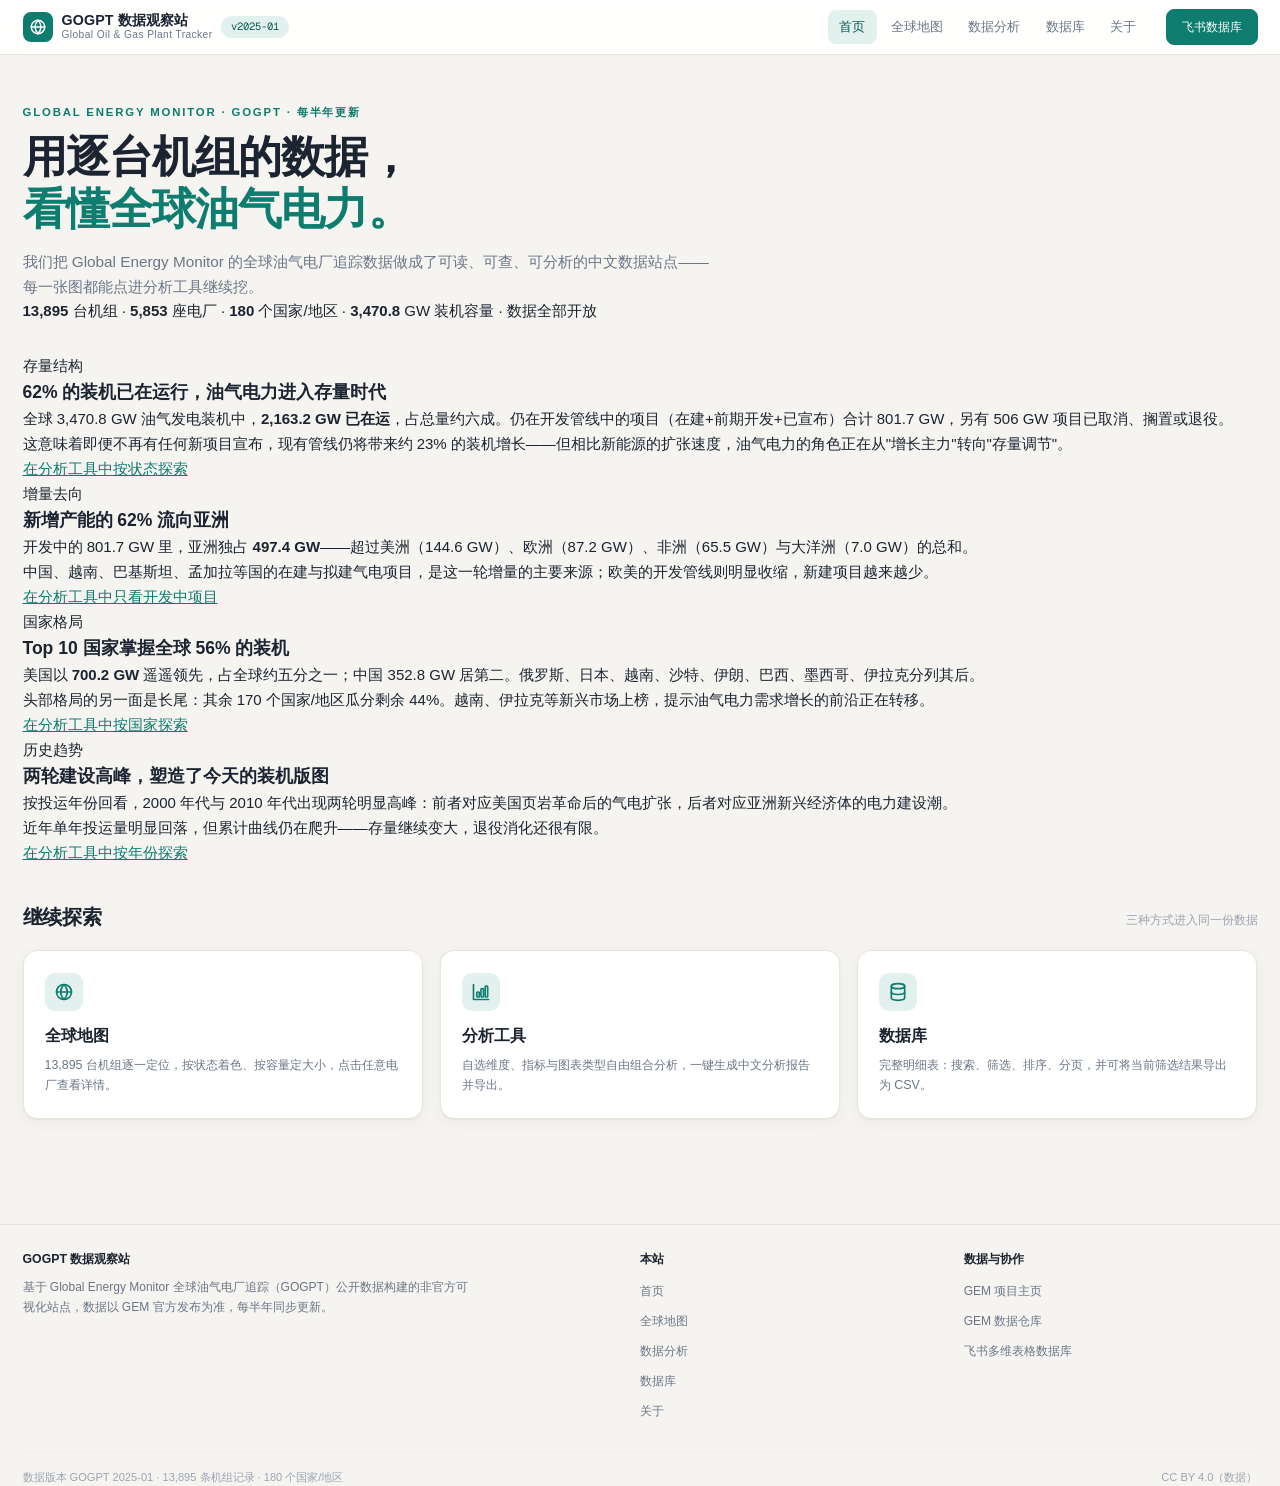
==== commit ae9ab222: "feat: OWID-style homepage + free analysis workbench + report generator; slim nav/footer" ====
--- a/index.html
+++ b/index.html
@@ -4,8 +4,8 @@
 <head>
 <meta charset="UTF-8">
 <meta name="viewport" content="width=device-width, initial-scale=1.0">
-<title>GOGPT 数据观察站 · 全球油气电厂数据</title>
-<meta name="description" content="基于 Global Energy Monitor 全球油气电厂追踪（GOGPT）的可视化站点：13,895 台机组、180 个国家/地区、3,470.8 GW 装机容量。">
+<title>GOGPT 数据观察站 · 用数据看懂全球油气电力</title>
+<meta name="description" content="基于 Global Energy Monitor 全球油气电厂追踪（GOGPT）的数据洞察：13,895 台机组、180 个国家/地区、3,470.8 GW 装机容量。">
 <link rel="stylesheet" href="assets/layout.css">
 </head>
 <body>
@@ -13,46 +13,61 @@
 
 <section class="hero">
   <div class="overline">Global Energy Monitor · GOGPT · 每半年更新</div>
-  <h1>全球油气电厂，<br><em>一张图看懂。</em></h1>
-  <div class="sub">逐机组记录全球 5,853 座油气电厂的容量、状态、燃料与投运年份：13,895 台机组、180 个国家/地区、合计 3,470.8 GW 装机容量。</div>
-  <div class="cta">
-    <a class="btn primary big" href="map.html">打开全球地图</a>
-    <a class="btn big" href="data.html">浏览数据库</a>
-  </div>
+  <h1>用逐台机组的数据，<br><em>看懂全球油气电力。</em></h1>
+  <div class="sub">我们把 Global Energy Monitor 的全球油气电厂追踪数据做成了可读、可查、可分析的中文数据站点——每一张图都能点进分析工具继续挖。</div>
+  <div class="scale-line"><b>13,895</b> 台机组 · <b>5,853</b> 座电厂 · <b>180</b> 个国家/地区 · <b>3,470.8</b> GW 装机容量 · 数据全部开放</div>
 </section>
 
-<section class="kpis" id="kpis"></section>
-
-<div class="sec-head">
-  <h2>三个数字看全局</h2>
-  <span class="hint">基于 GOGPT 最新版数据实算</span>
-</div>
-<section class="insights">
-  <div class="insight">
+<!-- 洞察 1：存量结构 -->
+<article class="insight-article">
+  <div class="ia-chart"><div class="chart-holder" id="ic-status"></div></div>
+  <div class="ia-prose">
     <div class="tag">存量结构</div>
     <h3>62% 的装机已在运行，油气电力进入存量时代</h3>
-    <p>全球 3,470.8 GW 油气装机中，<b>2,163.2 GW 已在运</b>；开发中（在建+前期+宣布）801.7 GW，另有 506 GW 已取消、搁置或退役。</p>
-    <div class="mini-chart" id="ic-status"></div>
-    <a class="go" href="analysis.html">看完整结构分析</a>
-  </div>
-  <div class="insight">
+    <p>全球 3,470.8 GW 油气发电装机中，<b>2,163.2 GW 已在运</b>，占总量约六成。仍在开发管线中的项目（在建+前期开发+已宣布）合计 801.7 GW，另有 506 GW 项目已取消、搁置或退役。</p>
+    <p>这意味着即便不再有任何新项目宣布，现有管线仍将带来约 23% 的装机增长——但相比新能源的扩张速度，油气电力的角色正在从"增长主力"转向"存量调节"。</p>
+    <a class="go" href="analysis.html?dim=status">在分析工具中按状态探索</a>
+  </div>
+</article>
+
+<!-- 洞察 2：增量去向 -->
+<article class="insight-article flip">
+  <div class="ia-chart"><div class="chart-holder" id="ic-dev"></div></div>
+  <div class="ia-prose">
     <div class="tag">增量去向</div>
     <h3>新增产能的 62% 流向亚洲</h3>
-    <p>开发中的 801.7 GW 中，亚洲占 <b>497.4 GW</b>——超过美洲（144.6）、欧洲（87.2）、非洲（65.5）与大洋洲（7.0）的总和。</p>
-    <div class="mini-chart" id="ic-dev"></div>
-    <a class="go" href="map.html?status=%E5%9C%A8%E5%BB%BA,%E5%89%8D%E6%9C%9F%E5%BC%80%E5%8F%91,%E5%B7%B2%E5%AE%A3%E5%B8%83">在地图上看开发中项目</a>
-  </div>
-  <div class="insight">
-    <div class="tag">国家集中度</div>
+    <p>开发中的 801.7 GW 里，亚洲独占 <b>497.4 GW</b>——超过美洲（144.6 GW）、欧洲（87.2 GW）、非洲（65.5 GW）与大洋洲（7.0 GW）的总和。</p>
+    <p>中国、越南、巴基斯坦、孟加拉等国的在建与拟建气电项目，是这一轮增量的主要来源；欧美的开发管线则明显收缩，新建项目越来越少。</p>
+    <a class="go" href="analysis.html?dim=region&status=%E5%9C%A8%E5%BB%BA,%E5%89%8D%E6%9C%9F%E5%BC%80%E5%8F%91,%E5%B7%B2%E5%AE%A3%E5%B8%83">在分析工具中只看开发中项目</a>
+  </div>
+</article>
+
+<!-- 洞察 3：国家集中度 -->
+<article class="insight-article">
+  <div class="ia-chart"><div class="chart-holder" id="ic-top10"></div></div>
+  <div class="ia-prose">
+    <div class="tag">国家格局</div>
     <h3>Top 10 国家掌握全球 56% 的装机</h3>
-    <p>美国以 <b>700.2 GW</b> 遥遥领先（占全球 20%），中国 352.8 GW 居第二，俄罗斯、日本、越南紧随其后。</p>
-    <div class="mini-chart" id="ic-top10"></div>
-    <a class="go" href="data.html">到数据库里逐条查证</a>
-  </div>
-</section>
+    <p>美国以 <b>700.2 GW</b> 遥遥领先，占全球约五分之一；中国 352.8 GW 居第二。俄罗斯、日本、越南、沙特、伊朗、巴西、墨西哥、伊拉克分列其后。</p>
+    <p>头部格局的另一面是长尾：其余 170 个国家/地区瓜分剩余 44%。越南、伊拉克等新兴市场上榜，提示油气电力需求增长的前沿正在转移。</p>
+    <a class="go" href="analysis.html?dim=country">在分析工具中按国家探索</a>
+  </div>
+</article>
+
+<!-- 洞察 4：建设周期 -->
+<article class="insight-article flip">
+  <div class="ia-chart"><div class="chart-holder" id="ic-year"></div></div>
+  <div class="ia-prose">
+    <div class="tag">历史趋势</div>
+    <h3>两轮建设高峰，塑造了今天的装机版图</h3>
+    <p>按投运年份回看，2000 年代与 2010 年代出现两轮明显高峰：前者对应美国页岩革命后的气电扩张，后者对应亚洲新兴经济体的电力建设潮。</p>
+    <p>近年单年投运量明显回落，但累计曲线仍在爬升——存量继续变大，退役消化还很有限。</p>
+    <a class="go" href="analysis.html?dim=year">在分析工具中按年份探索</a>
+  </div>
+</article>
 
 <div class="sec-head">
-  <h2>开始探索</h2>
+  <h2>继续探索</h2>
   <span class="hint">三种方式进入同一份数据</span>
 </div>
 <section class="entry-cards">
@@ -63,8 +78,8 @@
   </a>
   <a class="entry" href="analysis.html">
     <div class="icon"><svg viewBox="0 0 24 24" fill="none" stroke="#0e7c6f" stroke-width="2" stroke-linecap="round" stroke-linejoin="round"><path d="M3 3v18h18"/><rect x="7" y="12" width="3" height="6" rx="1"/><rect x="12" y="8" width="3" height="10" rx="1"/><rect x="17" y="5" width="3" height="13" rx="1"/></svg></div>
-    <h3>数据分析</h3>
-    <p>状态结构、大区构成、燃料构成、国家排行与历年投运趋势，每组图表配解读。</p>
+    <h3>分析工具</h3>
+    <p>自选维度、指标与图表类型自由组合分析，一键生成中文分析报告并导出。</p>
   </a>
   <a class="entry" href="data.html">
     <div class="icon"><svg viewBox="0 0 24 24" fill="none" stroke="#0e7c6f" stroke-width="2" stroke-linecap="round" stroke-linejoin="round"><ellipse cx="12" cy="5" rx="8" ry="3"/><path d="M4 5v14c0 1.7 3.6 3 8 3s8-1.3 8-3V5"/><path d="M4 12c0 1.7 3.6 3 8 3s8-1.3 8-3"/></svg></div>
@@ -83,21 +98,6 @@
   var totalGW = S.sumCap(RAW) / 1000;
   var opGW = S.sumCap(RAW.filter(function(r) { return r[4] === '在运'; })) / 1000;
   var devGW = S.sumCap(RAW.filter(function(r) { return S.DEV_STATUSES.indexOf(r[4]) >= 0; })) / 1000;
-  var plants = {}, countries = {};
-  RAW.forEach(function(r) { plants[r[0]] = 1; countries[r[2]] = 1; });
-
-  var kpis = [
-    { num: Object.keys(plants).length.toLocaleString(), label: '油气电厂（座）', color: '#0e7c6f', delta: '共 13,895 台机组' },
-    { num: totalGW.toFixed(1), unit: 'GW', label: '总装机容量', color: '#0a5c53', delta: '约 3.47 太瓦' },
-    { num: opGW.toFixed(1), unit: 'GW', label: '在运容量', color: '#159a86', delta: '占总量 ' + (opGW / totalGW * 100).toFixed(0) + '%' },
-    { num: devGW.toFixed(1), unit: 'GW', label: '开发中容量', color: '#f0a13a', delta: '在建+前期+宣布' },
-    { num: Object.keys(countries).length, label: '覆盖国家/地区', color: '#6b7688', delta: '五大洲' }
-  ];
-  document.getElementById('kpis').innerHTML = kpis.map(function(k) {
-    return '<div class="kpi" style="--kpi-color:' + k.color + '"><div class="label">' + k.label + '</div>' +
-      '<div class="num">' + k.num + (k.unit ? '<span class="unit">' + k.unit + '</span>' : '') + '</div>' +
-      '<div class="delta">' + k.delta + '</div></div>';
-  }).join('');
 
   function mk(id) {
     var c = echarts.init(document.getElementById(id));
@@ -110,22 +110,23 @@
   mk('ic-status').setOption({
     animation: false,
     tooltip: Object.assign({}, S.EC.tooltip, { formatter: function(p) { return p.name + '<br/><b>' + p.value.toFixed(0) + '</b> GW (' + p.percent + '%)'; } }),
+    legend: { bottom: 0, textStyle: { color: '#6b7688', fontSize: 11 }, itemWidth: 12, itemHeight: 8 },
     series: [{
-      type: 'pie', radius: ['52%', '76%'], center: ['50%', '50%'],
+      type: 'pie', radius: ['50%', '74%'], center: ['50%', '46%'],
       label: { show: false }, labelLine: { show: false },
       itemStyle: { borderColor: '#fff', borderWidth: 2, borderRadius: 4 },
       data: [
         { name: '在运', value: +opGW.toFixed(1), itemStyle: { color: '#159a86' } },
-        { name: '开发中', value: +devGW.toFixed(1), itemStyle: { color: '#f0a13a' } },
+        { name: '开发中（在建+前期+宣布）', value: +devGW.toFixed(1), itemStyle: { color: '#f0a13a' } },
         { name: '取消/搁置/退役/封存', value: +otherGW.toFixed(1), itemStyle: { color: '#c3cad4' } }
       ]
     }],
     graphic: [{
-      type: 'text', left: 'center', top: '44%',
-      style: { text: (opGW / totalGW * 100).toFixed(0) + '%', fontSize: 26, fontWeight: 800, fill: '#1b2430', fontFamily: 'BigShoulders' }
+      type: 'text', left: 'center', top: '40%',
+      style: { text: (opGW / totalGW * 100).toFixed(0) + '%', fontSize: 34, fontWeight: 800, fill: '#1b2430', fontFamily: 'BigShoulders' }
     }, {
-      type: 'text', left: 'center', top: '56%',
-      style: { text: '已在运', fontSize: 11, fill: '#6b7688' }
+      type: 'text', left: 'center', top: '53%',
+      style: { text: '已在运', fontSize: 12, fill: '#6b7688' }
     }]
   });
 
@@ -135,16 +136,16 @@
   mk('ic-dev').setOption({
     animation: false,
     tooltip: Object.assign({}, S.EC.tooltip, { formatter: function(p) { return p.name + '<br/><b>' + p.value.toFixed(1) + '</b> GW'; } }),
-    grid: { left: 44, right: 40, top: 8, bottom: 22 },
+    grid: { left: 50, right: 56, top: 16, bottom: 26 },
     xAxis: { type: 'value', axisLabel: S.EC.axisLabel, splitLine: S.EC.splitLine },
     yAxis: { type: 'category', inverse: true, data: devByReg.map(function(d) { return d.name; }),
-      axisLabel: { color: '#1b2430', fontSize: 11 }, axisLine: S.EC.axisLine, axisTick: { show: false } },
+      axisLabel: { color: '#1b2430', fontSize: 12 }, axisLine: S.EC.axisLine, axisTick: { show: false } },
     series: [{
-      type: 'bar', barWidth: 14,
+      type: 'bar', barWidth: 20,
       data: devByReg.map(function(d, i) {
-        return { value: +d.value.toFixed(1), itemStyle: { color: i === 0 ? '#0e7c6f' : '#8fc7bf', borderRadius: [0, 5, 5, 0] } };
+        return { value: +d.value.toFixed(1), itemStyle: { color: i === 0 ? '#0e7c6f' : '#8fc7bf', borderRadius: [0, 6, 6, 0] } };
       }),
-      label: { show: true, position: 'right', color: '#6b7688', fontSize: 10, formatter: function(p) { return p.value.toFixed(0); } }
+      label: { show: true, position: 'right', color: '#6b7688', fontSize: 11, formatter: function(p) { return p.value.toFixed(0) + ' GW'; } }
     }]
   });
 
@@ -153,16 +154,47 @@
   mk('ic-top10').setOption({
     animation: false,
     tooltip: Object.assign({}, S.EC.tooltip, { formatter: function(p) { return p.name + '<br/><b>' + p.value.toFixed(1) + '</b> GW'; } }),
-    grid: { left: 8, right: 8, top: 8, bottom: 44, containLabel: true },
+    grid: { left: 8, right: 8, top: 12, bottom: 52, containLabel: true },
     xAxis: { type: 'category', data: top10.map(function(d) { return S.cnCountry(d.name); }),
-      axisLabel: { color: '#6b7688', fontSize: 9, interval: 0, rotate: 32 }, axisLine: S.EC.axisLine, axisTick: { show: false } },
+      axisLabel: { color: '#6b7688', fontSize: 10, interval: 0, rotate: 30 }, axisLine: S.EC.axisLine, axisTick: { show: false } },
     yAxis: { type: 'value', axisLabel: S.EC.axisLabel, splitLine: S.EC.splitLine },
     series: [{
-      type: 'bar', barWidth: 12,
+      type: 'bar', barWidth: 18,
       data: top10.map(function(d, i) {
-        return { value: +d.value.toFixed(1), itemStyle: { color: i < 2 ? '#0a5c53' : '#5aa89e', borderRadius: [4, 4, 0, 0] } };
+        return { value: +d.value.toFixed(1), itemStyle: { color: i < 2 ? '#0a5c53' : '#5aa89e', borderRadius: [5, 5, 0, 0] } };
       })
     }]
+  });
+
+  // 洞察 4：历年投运趋势
+  var m = {};
+  RAW.forEach(function(r) {
+    if (r[9] && r[9] >= 1930 && r[9] <= 2035 && (r[4] === '在运' || r[4] === '封存' || r[4] === '退役')) {
+      var y = r[9] < 1980 ? 1979 : r[9];
+      m[y] = (m[y] || 0) + r[6];
+    }
+  });
+  var years = Object.keys(m).map(Number).sort(function(a, b) { return a - b; });
+  var yearly = years.map(function(y) { return +(m[y] / 1000).toFixed(2); });
+  var cum = [], s = 0;
+  yearly.forEach(function(v) { s += v; cum.push(+s.toFixed(1)); });
+  var labels = years.map(function(y) { return y === 1979 ? '<1980' : String(y); });
+  mk('ic-year').setOption({
+    animation: false,
+    tooltip: Object.assign({}, S.EC.tooltip, { trigger: 'axis', axisPointer: { type: 'shadow' } }),
+    legend: { top: 0, textStyle: { color: '#6b7688', fontSize: 11 }, itemWidth: 14, itemHeight: 8 },
+    grid: { left: 48, right: 52, top: 34, bottom: 40 },
+    xAxis: { type: 'category', data: labels, axisLabel: { color: '#6b7688', fontSize: 9 }, axisLine: S.EC.axisLine, axisTick: { show: false } },
+    yAxis: [
+      { type: 'value', name: '当年 (GW)', nameTextStyle: { color: '#9aa3b2', fontSize: 10 }, axisLabel: S.EC.axisLabel, splitLine: S.EC.splitLine },
+      { type: 'value', name: '累计 (GW)', nameTextStyle: { color: '#9aa3b2', fontSize: 10 }, axisLabel: S.EC.axisLabel, splitLine: { show: false } }
+    ],
+    series: [
+      { name: '当年投运', type: 'bar', data: yearly, barWidth: '58%',
+        itemStyle: { color: '#8fc7bf', borderRadius: [3, 3, 0, 0] }, emphasis: { itemStyle: { color: '#0e7c6f' } } },
+      { name: '累计投运', type: 'line', yAxisIndex: 1, data: cum, symbol: 'none', smooth: 0.15,
+        lineStyle: { color: '#c47a12', width: 2.5 } }
+    ]
   });
 })();
 </script>
--- a/assets/layout.css
+++ b/assets/layout.css
@@ -0,0 +1,331 @@
+/* GOGPT 数据观察站 · 共享样式 */
+@font-face { font-family: 'BigShoulders'; src: url('../_shared/fonts/BigShoulders-Bold.ttf'); font-weight: 700; }
+@font-face { font-family: 'GeistMono'; src: url('../_shared/fonts/GeistMono-Regular.ttf'); }
+:root {
+  --bg: #f5f4f0;
+  --card: #ffffff;
+  --ink: #1b2430;
+  --muted: #6b7688;
+  --faint: #9aa3b2;
+  --rule: #e7e4dc;
+  --accent: #0e7c6f;
+  --accent-ink: #0a5c53;
+  --accent-soft: #e3f1ee;
+  --amber: #c47a12;
+  --c-operating: #159a86;
+  --c-construction: #f0a13a;
+  --c-pre: #c9a227;
+  --c-announced: #e0713a;
+  --c-shelved: #8f77d4;
+  --c-cancelled: #d4536a;
+  --c-mothballed: #7a8ca3;
+  --c-retired: #aab4bf;
+  --shadow: 0 1px 2px rgba(27,36,48,.05), 0 4px 16px rgba(27,36,48,.04);
+  --shadow-lg: 0 4px 24px rgba(27,36,48,.10);
+}
+* { margin: 0; padding: 0; box-sizing: border-box; }
+html { font-size: 15px; }
+body {
+  background: var(--bg); color: var(--ink);
+  font-family: -apple-system, "PingFang SC", "Microsoft YaHei", "Segoe UI", sans-serif;
+  line-height: 1.65; -webkit-font-smoothing: antialiased;
+}
+.wrap { max-width: 1440px; margin: 0 auto; padding: 0 1.5rem 4rem; }
+a { color: var(--accent); }
+
+/* ===== 顶部导航 ===== */
+.topbar {
+  position: sticky; top: 0; z-index: 60;
+  background: rgba(255,255,255,.92); backdrop-filter: blur(10px);
+  border-bottom: 1px solid var(--rule);
+}
+.topbar-inner {
+  max-width: 1440px; margin: 0 auto; padding: 0.6rem 1.5rem;
+  display: flex; align-items: center; gap: 1.2rem; flex-wrap: wrap;
+}
+.brand { display: flex; align-items: center; gap: 0.6rem; text-decoration: none; color: var(--ink); flex: none; }
+.brand .mark {
+  width: 30px; height: 30px; border-radius: 8px; background: var(--accent);
+  display: flex; align-items: center; justify-content: center; flex: none;
+}
+.brand .mark svg { width: 18px; height: 18px; }
+.brand .name { font-weight: 700; font-size: 0.95rem; letter-spacing: 0.01em; line-height: 1.2; }
+.brand .name small { display: block; font-weight: 400; font-size: 0.68rem; color: var(--muted); letter-spacing: 0.04em; }
+.ver-pill {
+  font-family: 'GeistMono', monospace; font-size: 0.7rem; color: var(--accent-ink);
+  background: var(--accent-soft); border-radius: 999px; padding: 0.16rem 0.65rem; white-space: nowrap;
+}
+.nav { display: flex; gap: 0.2rem; margin-left: auto; flex-wrap: wrap; }
+.nav a {
+  text-decoration: none; color: var(--muted); font-size: 0.86rem; font-weight: 500;
+  padding: 0.4rem 0.75rem; border-radius: 8px; transition: color .15s, background .15s;
+}
+.nav a:hover { color: var(--ink); background: var(--bg); }
+.nav a.active { color: var(--accent-ink); background: var(--accent-soft); }
+.topbar .actions { display: flex; gap: 0.5rem; align-items: center; }
+.btn {
+  display: inline-flex; align-items: center; gap: 0.35rem;
+  padding: 0.45rem 1rem; border-radius: 8px; font-size: 0.83rem; font-weight: 500;
+  text-decoration: none; border: 1px solid var(--rule); color: var(--ink); background: var(--card);
+  transition: border-color .15s, box-shadow .15s, background .15s; cursor: pointer;
+}
+.btn:hover { border-color: var(--accent); box-shadow: var(--shadow); }
+.btn.primary { background: var(--accent); color: #fff; border-color: var(--accent); }
+.btn.primary:hover { background: var(--accent-ink); }
+.btn.big { padding: 0.7rem 1.5rem; font-size: 0.95rem; border-radius: 10px; }
+
+/* ===== Hero ===== */
+.hero { padding: 3.2rem 0 2rem; max-width: 60rem; }
+.hero .overline {
+  font-size: 0.76rem; font-weight: 700; letter-spacing: 0.16em; color: var(--accent);
+  text-transform: uppercase; margin-bottom: 0.7rem;
+}
+.hero h1 { font-size: 2.9rem; font-weight: 800; letter-spacing: -0.02em; line-height: 1.18; }
+.hero h1 em { font-style: normal; color: var(--accent); }
+.hero .sub { color: var(--muted); font-size: 1.02rem; margin-top: 0.9rem; max-width: 46rem; }
+.hero .cta { display: flex; gap: 0.7rem; margin-top: 1.5rem; flex-wrap: wrap; }
+.page-head { padding: 2.2rem 0 1.4rem; }
+.page-head .overline { font-size: 0.74rem; font-weight: 700; letter-spacing: 0.14em; color: var(--accent); text-transform: uppercase; margin-bottom: 0.4rem; }
+.page-head h1 { font-size: 1.9rem; font-weight: 800; letter-spacing: -0.01em; }
+.page-head .sub { color: var(--muted); font-size: 0.92rem; margin-top: 0.4rem; max-width: 52rem; }
+
+/* ===== KPI 带 ===== */
+.kpis { display: grid; grid-template-columns: repeat(5, 1fr); gap: 1rem; margin-bottom: 1.4rem; }
+.kpi {
+  background: var(--card); border: 1px solid var(--rule); border-radius: 14px;
+  padding: 1rem 1.15rem 0.95rem; box-shadow: var(--shadow); position: relative; overflow: hidden;
+}
+.kpi::before {
+  content: ''; position: absolute; left: 0; top: 0; bottom: 0; width: 3px;
+  background: var(--kpi-color, var(--accent)); border-radius: 3px 0 0 3px;
+}
+.kpi .label { color: var(--muted); font-size: 0.78rem; font-weight: 500; }
+.kpi .num {
+  font-family: 'BigShoulders', sans-serif; font-weight: 700; font-size: 2.4rem;
+  line-height: 1.15; color: var(--ink); letter-spacing: 0.01em; margin-top: 0.15rem;
+}
+.kpi .num .unit { font-size: 1.05rem; color: var(--faint); margin-left: 0.25rem; }
+.kpi .delta { font-size: 0.75rem; color: var(--faint); margin-top: 0.1rem; }
+
+/* ===== 章节标题 ===== */
+.sec-head { display: flex; align-items: baseline; justify-content: space-between; gap: 1rem; margin: 2.4rem 0 1rem; flex-wrap: wrap; }
+.sec-head h2 { font-size: 1.35rem; font-weight: 750; letter-spacing: -0.01em; }
+.sec-head .hint { font-size: 0.78rem; color: var(--faint); }
+
+/* ===== 卡片 / 图表 ===== */
+figure.chart-figure {
+  background: var(--card); border: 1px solid var(--rule); border-radius: 14px;
+  padding: 1.05rem 1.15rem 0.9rem; margin: 0; box-shadow: var(--shadow);
+}
+figure.chart-figure figcaption { font-size: 0.92rem; font-weight: 650; }
+figure.chart-figure .note { font-size: 0.76rem; color: var(--faint); margin-top: 0.1rem; margin-bottom: 0.35rem; }
+.chart-grid { display: grid; grid-template-columns: 1fr 1fr; gap: 1.1rem; }
+.chart-grid .full { grid-column: 1 / -1; }
+
+/* ===== 洞察卡片（首页） ===== */
+.insights { display: grid; grid-template-columns: repeat(3, 1fr); gap: 1.1rem; }
+.insight {
+  background: var(--card); border: 1px solid var(--rule); border-radius: 14px;
+  padding: 1.3rem 1.3rem 1.1rem; box-shadow: var(--shadow); display: flex; flex-direction: column;
+  transition: box-shadow .15s, transform .15s;
+}
+.insight:hover { box-shadow: var(--shadow-lg); transform: translateY(-2px); }
+.insight .tag {
+  font-size: 0.7rem; font-weight: 700; letter-spacing: 0.1em; color: var(--accent);
+  text-transform: uppercase; margin-bottom: 0.5rem;
+}
+.insight h3 { font-size: 1.12rem; font-weight: 750; line-height: 1.35; margin-bottom: 0.5rem; }
+.insight p { font-size: 0.85rem; color: var(--muted); margin-bottom: 0.8rem; }
+.insight .mini-chart { height: 190px; margin: auto -0.2rem 0.6rem; }
+.insight .go { font-size: 0.83rem; font-weight: 600; text-decoration: none; margin-top: auto; }
+.insight .go::after { content: ' →'; }
+
+/* ===== 入口卡片 ===== */
+.entry-cards { display: grid; grid-template-columns: repeat(3, 1fr); gap: 1.1rem; }
+.entry {
+  position: relative; border-radius: 14px; padding: 1.5rem 1.4rem; text-decoration: none;
+  border: 1px solid var(--rule); background: var(--card); color: var(--ink);
+  box-shadow: var(--shadow); transition: box-shadow .15s, transform .15s; overflow: hidden;
+}
+.entry:hover { box-shadow: var(--shadow-lg); transform: translateY(-2px); border-color: var(--accent); }
+.entry .icon {
+  width: 38px; height: 38px; border-radius: 10px; background: var(--accent-soft);
+  display: flex; align-items: center; justify-content: center; margin-bottom: 0.8rem;
+}
+.entry .icon svg { width: 20px; height: 20px; }
+.entry h3 { font-size: 1.05rem; font-weight: 700; margin-bottom: 0.35rem; }
+.entry p { font-size: 0.83rem; color: var(--muted); }
+
+/* ===== 筛选栏（分析/数据库页） ===== */
+.filterbar {
+  position: sticky; top: 50px; z-index: 40;
+  display: flex; flex-wrap: wrap; gap: 0.6rem; align-items: center;
+  background: rgba(255,255,255,.94); backdrop-filter: blur(8px);
+  border: 1px solid var(--rule); border-radius: 12px;
+  padding: 0.65rem 0.9rem; margin-bottom: 1.2rem; box-shadow: var(--shadow);
+}
+.filterbar .f-label { font-size: 0.8rem; color: var(--muted); font-weight: 600; margin-right: 0.15rem; }
+.filterbar select, .filterbar input[type="text"] {
+  background: var(--bg); color: var(--ink); border: 1px solid var(--rule);
+  border-radius: 8px; padding: 0.4rem 0.65rem; font-size: 0.84rem; outline: none; min-width: 126px;
+  transition: border-color .15s, box-shadow .15s;
+}
+.filterbar select:focus, .filterbar input:focus { border-color: var(--accent); box-shadow: 0 0 0 3px var(--accent-soft); background: #fff; }
+.filterbar .reset {
+  background: transparent; color: var(--muted); border: 1px dashed var(--rule);
+  border-radius: 8px; padding: 0.4rem 0.85rem; font-size: 0.8rem; cursor: pointer;
+  transition: color .15s, border-color .15s;
+}
+.filterbar .reset:hover { color: var(--accent); border-color: var(--accent); }
+.filterbar .count { margin-left: auto; font-size: 0.8rem; color: var(--muted); font-family: 'GeistMono', monospace; white-space: nowrap; }
+.filterbar .count b { color: var(--accent); font-weight: 600; }
+
+/* ===== 胶囊筛选（地图页） ===== */
+.chips { display: flex; flex-wrap: wrap; gap: 0.45rem; align-items: center; }
+.chip {
+  display: inline-flex; align-items: center; gap: 0.4rem;
+  border: 1px solid var(--rule); background: var(--card); color: var(--muted);
+  border-radius: 999px; padding: 0.3rem 0.8rem; font-size: 0.8rem; font-weight: 500;
+  cursor: pointer; transition: all .15s; user-select: none;
+}
+.chip .dot { width: 8px; height: 8px; border-radius: 50%; background: var(--dot, var(--faint)); flex: none; }
+.chip:hover { border-color: var(--accent); color: var(--ink); }
+.chip.on { background: var(--ink); border-color: var(--ink); color: #fff; }
+.chip .n { font-family: 'GeistMono', monospace; font-size: 0.72rem; opacity: .75; }
+
+/* ===== 地图页布局 ===== */
+.map-toolbar {
+  display: flex; flex-wrap: wrap; gap: 0.8rem; align-items: center; justify-content: space-between;
+  margin-bottom: 0.9rem;
+}
+.map-layout { display: grid; grid-template-columns: 1fr 300px; gap: 1.1rem; align-items: start; }
+.map-panel {
+  background: var(--card); border: 1px solid var(--rule); border-radius: 14px;
+  box-shadow: var(--shadow); overflow: hidden; position: relative;
+}
+#chart-map { width: 100%; height: calc(100vh - 240px); min-height: 540px; }
+.side-panel {
+  background: var(--card); border: 1px solid var(--rule); border-radius: 14px;
+  box-shadow: var(--shadow); padding: 1rem 1.1rem; position: sticky; top: 66px;
+  max-height: calc(100vh - 90px); overflow-y: auto;
+}
+.side-panel h3 { font-size: 0.88rem; font-weight: 700; margin-bottom: 0.2rem; }
+.side-panel .sub { font-size: 0.74rem; color: var(--faint); margin-bottom: 0.7rem; }
+.rank-row {
+  display: flex; align-items: center; gap: 0.55rem; padding: 0.36rem 0;
+  border-top: 1px solid #f0eee8; font-size: 0.82rem; cursor: pointer;
+}
+.rank-row:hover .rank-name { color: var(--accent); }
+.rank-row .rank-i { font-family: 'GeistMono', monospace; font-size: 0.72rem; color: var(--faint); width: 1.4rem; flex: none; }
+.rank-row .rank-name { flex: 1; white-space: nowrap; overflow: hidden; text-overflow: ellipsis; transition: color .15s; }
+.rank-row .rank-val { font-family: 'GeistMono', monospace; font-size: 0.76rem; color: var(--muted); }
+.rank-row .rank-bar { height: 3px; border-radius: 2px; background: var(--accent-soft); position: relative; flex: none; width: 52px; }
+.rank-row .rank-bar i { position: absolute; left: 0; top: 0; bottom: 0; border-radius: 2px; background: var(--accent); display: block; }
+.detail-card {
+  position: absolute; left: 14px; bottom: 14px; z-index: 10; width: 320px; max-width: calc(100% - 28px);
+  background: rgba(255,255,255,.97); border: 1px solid var(--rule); border-radius: 12px;
+  box-shadow: var(--shadow-lg); padding: 0.9rem 1rem; display: none;
+}
+.detail-card.show { display: block; }
+.detail-card .dc-close {
+  position: absolute; top: 8px; right: 10px; border: none; background: none;
+  font-size: 1rem; color: var(--faint); cursor: pointer; line-height: 1;
+}
+.detail-card .dc-close:hover { color: var(--ink); }
+.detail-card h4 { font-size: 0.92rem; font-weight: 700; margin-bottom: 0.15rem; padding-right: 1.2rem; }
+.detail-card .dc-sub { font-size: 0.76rem; color: var(--faint); margin-bottom: 0.55rem; }
+.detail-card .dc-grid { display: grid; grid-template-columns: 1fr 1fr; gap: 0.3rem 0.8rem; font-size: 0.8rem; }
+.detail-card .dc-grid .k { color: var(--muted); }
+.detail-card .dc-grid .v { font-weight: 550; text-align: right; font-family: 'GeistMono', monospace; font-size: 0.76rem; }
+.detail-card .dc-link { display: inline-block; margin-top: 0.55rem; font-size: 0.78rem; font-weight: 600; text-decoration: none; }
+.detail-card .dc-link:hover { text-decoration: underline; }
+
+/* ===== 分析页章节 ===== */
+.analysis-sec { margin-bottom: 1.2rem; }
+.analysis-sec .prose { max-width: 52rem; margin-bottom: 0.8rem; }
+.prose p { font-size: 0.9rem; color: var(--muted); margin-bottom: 0.5rem; }
+.prose p b { color: var(--ink); }
+.prose h3 { font-size: 1.05rem; font-weight: 700; margin-bottom: 0.4rem; }
+
+/* ===== 表格 ===== */
+.table-figure {
+  background: var(--card); border: 1px solid var(--rule); border-radius: 14px;
+  padding: 1.05rem 1.15rem; box-shadow: var(--shadow);
+}
+.table-figure figcaption { font-size: 0.92rem; font-weight: 650; margin-bottom: 0.6rem; }
+.table-tools { display: flex; gap: 0.6rem; align-items: center; margin-bottom: 0.7rem; flex-wrap: wrap; }
+.table-tools .spacer { flex: 1; }
+.table-wrap { overflow: auto; max-height: 600px; border: 1px solid var(--rule); border-radius: 10px; }
+table { width: 100%; border-collapse: collapse; font-size: 0.83rem; min-width: 1080px; }
+thead th {
+  position: sticky; top: 0; background: #faf9f5; color: var(--muted);
+  text-align: left; padding: 0.55rem 0.7rem; font-weight: 600; white-space: nowrap; z-index: 2;
+  border-bottom: 1px solid var(--rule); font-size: 0.78rem;
+}
+th.sortable { cursor: pointer; user-select: none; }
+th.sortable:hover { color: var(--accent); }
+th.sortable .arrow { font-size: 0.65rem; margin-left: 0.2rem; }
+tbody td { padding: 0.45rem 0.7rem; border-top: 1px solid #f0eee8; white-space: nowrap; max-width: 260px; overflow: hidden; text-overflow: ellipsis; }
+tbody tr:hover { background: #faf9f5; }
+td.cap { font-family: 'GeistMono', monospace; text-align: right; font-size: 0.8rem; }
+th.cap { text-align: right; }
+.badge { display: inline-block; padding: 0.1rem 0.6rem; border-radius: 999px; font-size: 0.74rem; font-weight: 600; }
+.b-wiki { color: var(--accent); text-decoration: none; font-weight: 500; }
+.b-wiki:hover { text-decoration: underline; }
+.pager { display: flex; align-items: center; gap: 0.8rem; margin-top: 0.75rem; font-size: 0.8rem; color: var(--muted); flex-wrap: wrap; }
+.pager button {
+  background: var(--card); color: var(--ink); border: 1px solid var(--rule); border-radius: 8px;
+  padding: 0.35rem 0.9rem; cursor: pointer; font-size: 0.8rem; transition: border-color .15s;
+}
+.pager button:disabled { opacity: 0.4; cursor: default; }
+.pager button:not(:disabled):hover { border-color: var(--accent); color: var(--accent); }
+.pager .pageinfo { font-family: 'GeistMono', monospace; font-size: 0.78rem; }
+
+/* ===== 字段字典 / 关于页 ===== */
+details.dict {
+  background: var(--card); border: 1px solid var(--rule); border-radius: 14px;
+  padding: 1rem 1.2rem; box-shadow: var(--shadow); margin-top: 1.1rem;
+}
+details.dict summary { font-size: 0.9rem; font-weight: 650; cursor: pointer; }
+details.dict .dict-body { margin-top: 0.8rem; }
+.about-grid { display: grid; grid-template-columns: 1fr 1fr; gap: 1.1rem; align-items: start; }
+.about-card {
+  background: var(--card); border: 1px solid var(--rule); border-radius: 14px;
+  padding: 1.3rem 1.3rem; box-shadow: var(--shadow);
+}
+.about-card h3 { font-size: 1rem; font-weight: 700; margin-bottom: 0.6rem; }
+.about-card.full { grid-column: 1 / -1; }
+.about-card p, .about-card li { font-size: 0.86rem; color: var(--muted); margin-bottom: 0.45rem; }
+.about-card ul, .about-card ol { padding-left: 1.15rem; }
+.about-card code {
+  font-family: 'GeistMono', monospace; font-size: 0.78rem; background: var(--bg);
+  padding: 0.08rem 0.4rem; border-radius: 5px; border: 1px solid var(--rule);
+}
+.mini-table { width: 100%; border-collapse: collapse; font-size: 0.82rem; min-width: 0; }
+.mini-table th { text-align: left; color: var(--muted); font-weight: 600; padding: 0.4rem 0.6rem; border-bottom: 1px solid var(--rule); font-size: 0.76rem; }
+.mini-table td { padding: 0.42rem 0.6rem; border-top: 1px solid #f0eee8; }
+
+/* ===== 页脚 ===== */
+footer.site-footer { margin-top: 3rem; border-top: 1px solid var(--rule); padding-top: 1.6rem; }
+footer .foot-grid { display: grid; grid-template-columns: 2fr 1fr 1fr; gap: 2rem; }
+footer h4 { font-size: 0.82rem; font-weight: 700; margin-bottom: 0.55rem; }
+footer .foot-note { font-size: 0.8rem; color: var(--muted); max-width: 30rem; }
+footer ul { list-style: none; }
+footer ul li { margin-bottom: 0.35rem; }
+footer ul a { font-size: 0.8rem; color: var(--muted); text-decoration: none; }
+footer ul a:hover { color: var(--accent); }
+footer .credit { margin-top: 1.6rem; padding-top: 1rem; border-top: 1px solid #f0eee8; font-size: 0.74rem; color: var(--faint); display: flex; justify-content: space-between; flex-wrap: wrap; gap: 0.5rem; }
+
+@media (max-width: 1100px) {
+  .insights, .entry-cards { grid-template-columns: 1fr; }
+  .about-grid { grid-template-columns: 1fr; }
+  .map-layout { grid-template-columns: 1fr; }
+  .side-panel { position: static; max-height: none; }
+}
+@media (max-width: 1000px) {
+  .kpis { grid-template-columns: repeat(2, 1fr); }
+  .chart-grid { grid-template-columns: 1fr; }
+  .hero h1 { font-size: 2rem; }
+  .filterbar { top: 0; position: static; }
+  footer .foot-grid { grid-template-columns: 1fr; }
+}
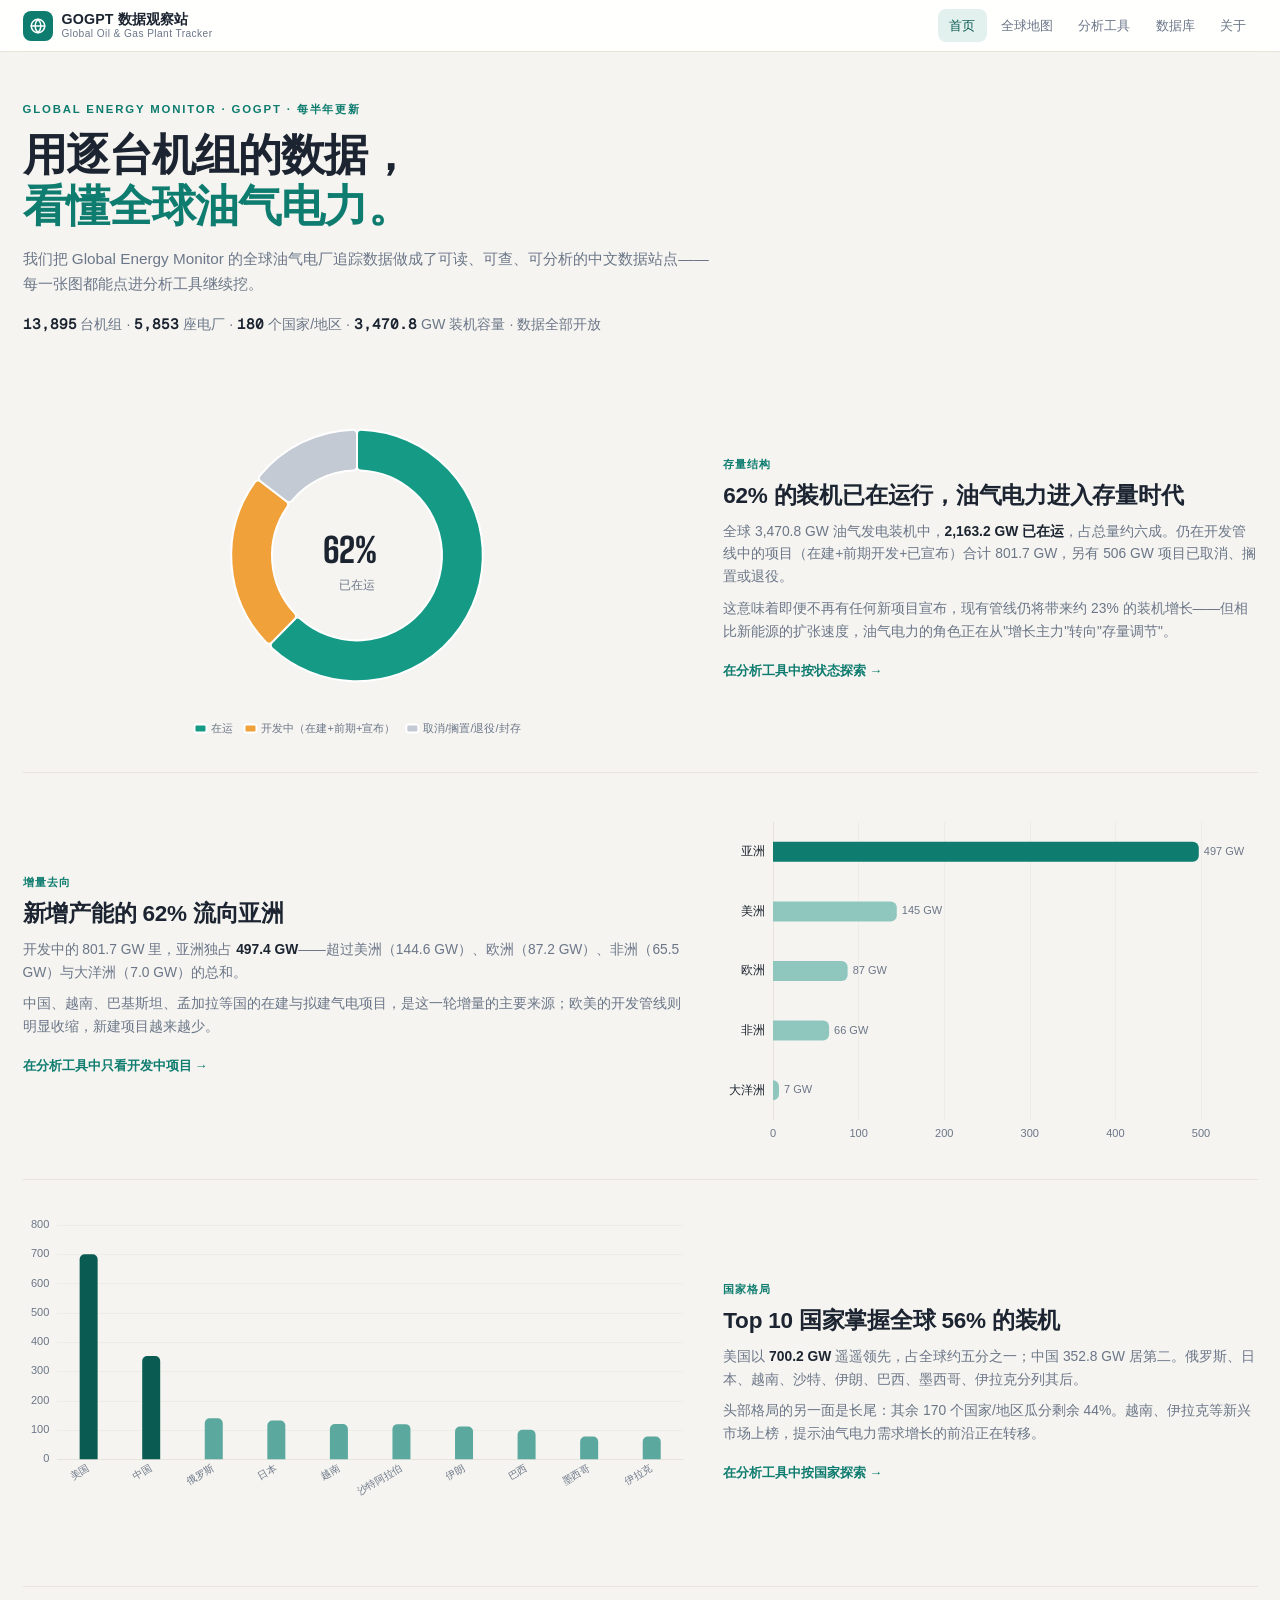
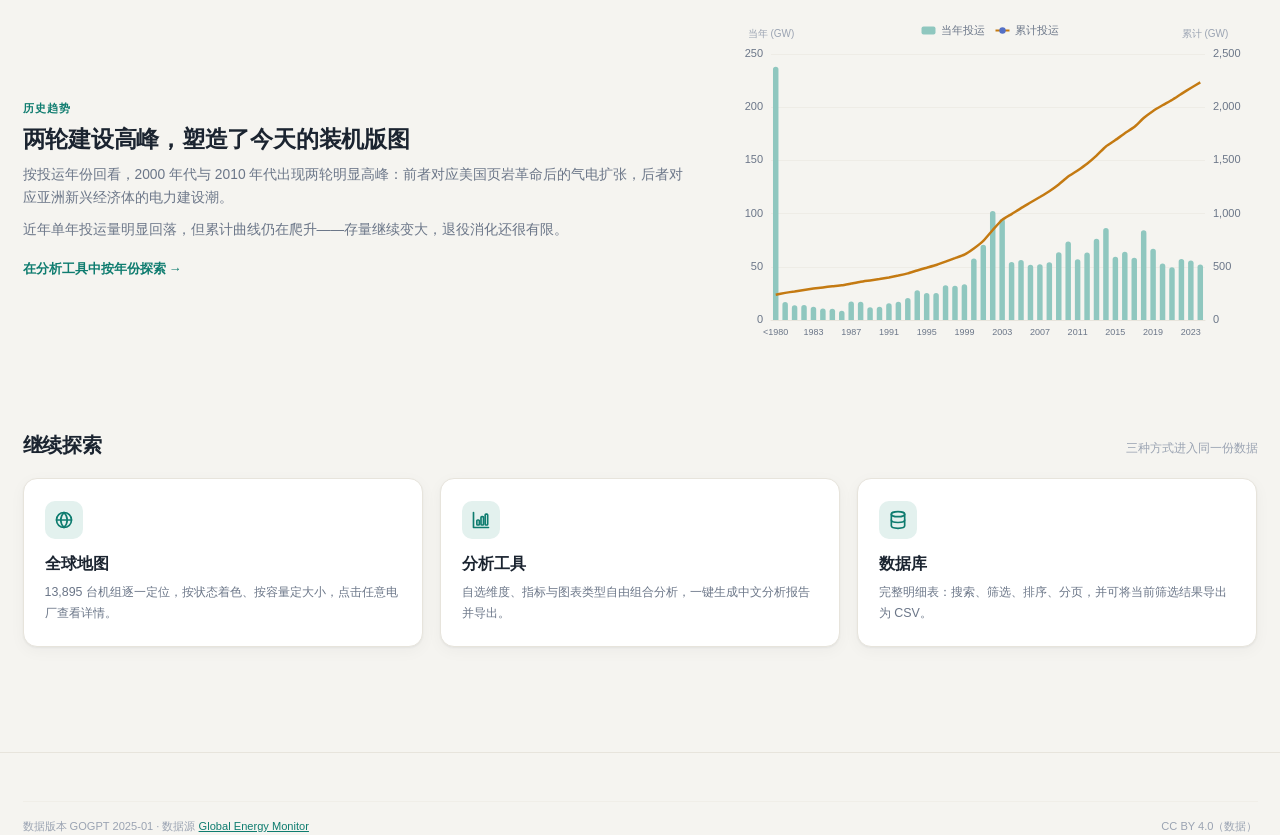
==== commit ea73e94c: "feat: Kimi AI integration - NL query on map, AI view insights, AI report chapter" ====
--- a/index.html
+++ b/index.html
@@ -1,4 +1,4 @@
-<!-- Generated by Trae Work -->
+﻿<!-- Generated by Trae Work -->
 <!DOCTYPE html>
 <html lang="zh-CN">
 <head>
@@ -6,7 +6,7 @@
 <meta name="viewport" content="width=device-width, initial-scale=1.0">
 <title>GOGPT 数据观察站 · 用数据看懂全球油气电力</title>
 <meta name="description" content="基于 Global Energy Monitor 全球油气电厂追踪（GOGPT）的数据洞察：13,895 台机组、180 个国家/地区、3,470.8 GW 装机容量。">
-<link rel="stylesheet" href="assets/layout.css">
+<link rel="stylesheet" href="assets/layout.css?v=5">
 </head>
 <body>
 <div class="wrap">
@@ -91,7 +91,8 @@
 </div>
 <script src="./_shared/js/echarts.min.js"></script>
 <script src="assets/data.js"></script>
-<script src="assets/site.js"></script>
+<script src="assets/site.js?v=2"></script>
+<script src="assets/ai.js?v=1"></script>
 <script>
 (function() {
   var S = window.SITE, RAW = window.GOGPT_DATA;
--- a/assets/layout.css
+++ b/assets/layout.css
@@ -180,7 +180,7 @@
 .filterbar .count { margin-left: auto; font-size: 0.8rem; color: var(--muted); font-family: 'GeistMono', monospace; white-space: nowrap; }
 .filterbar .count b { color: var(--accent); font-weight: 600; }
 
-/* ===== 胶囊筛选（地图页） ===== */
+/* ===== 胶囊筛选（通用） ===== */
 .chips { display: flex; flex-wrap: wrap; gap: 0.45rem; align-items: center; }
 .chip {
   display: inline-flex; align-items: center; gap: 0.4rem;
@@ -193,34 +193,12 @@
 .chip.on { background: var(--ink); border-color: var(--ink); color: #fff; }
 .chip .n { font-family: 'GeistMono', monospace; font-size: 0.72rem; opacity: .75; }
 
-/* ===== 地图页布局 ===== */
-.map-toolbar {
-  display: flex; flex-wrap: wrap; gap: 0.8rem; align-items: center; justify-content: space-between;
-  margin-bottom: 0.9rem;
-}
-.map-layout { display: grid; grid-template-columns: 1fr 300px; gap: 1.1rem; align-items: start; }
+/* ===== 地图页 ===== */
 .map-panel {
   background: var(--card); border: 1px solid var(--rule); border-radius: 14px;
   box-shadow: var(--shadow); overflow: hidden; position: relative;
 }
-#chart-map { width: 100%; height: calc(100vh - 240px); min-height: 540px; }
-.side-panel {
-  background: var(--card); border: 1px solid var(--rule); border-radius: 14px;
-  box-shadow: var(--shadow); padding: 1rem 1.1rem; position: sticky; top: 66px;
-  max-height: calc(100vh - 90px); overflow-y: auto;
-}
-.side-panel h3 { font-size: 0.88rem; font-weight: 700; margin-bottom: 0.2rem; }
-.side-panel .sub { font-size: 0.74rem; color: var(--faint); margin-bottom: 0.7rem; }
-.rank-row {
-  display: flex; align-items: center; gap: 0.55rem; padding: 0.36rem 0;
-  border-top: 1px solid #f0eee8; font-size: 0.82rem; cursor: pointer;
-}
-.rank-row:hover .rank-name { color: var(--accent); }
-.rank-row .rank-i { font-family: 'GeistMono', monospace; font-size: 0.72rem; color: var(--faint); width: 1.4rem; flex: none; }
-.rank-row .rank-name { flex: 1; white-space: nowrap; overflow: hidden; text-overflow: ellipsis; transition: color .15s; }
-.rank-row .rank-val { font-family: 'GeistMono', monospace; font-size: 0.76rem; color: var(--muted); }
-.rank-row .rank-bar { height: 3px; border-radius: 2px; background: var(--accent-soft); position: relative; flex: none; width: 52px; }
-.rank-row .rank-bar i { position: absolute; left: 0; top: 0; bottom: 0; border-radius: 2px; background: var(--accent); display: block; }
+#chart-map { width: 100%; height: calc(100vh - 205px); min-height: 560px; }
 .detail-card {
   position: absolute; left: 14px; bottom: 14px; z-index: 10; width: 320px; max-width: calc(100% - 28px);
   background: rgba(255,255,255,.97); border: 1px solid var(--rule); border-radius: 12px;
@@ -305,6 +283,209 @@
 .mini-table th { text-align: left; color: var(--muted); font-weight: 600; padding: 0.4rem 0.6rem; border-bottom: 1px solid var(--rule); font-size: 0.76rem; }
 .mini-table td { padding: 0.42rem 0.6rem; border-top: 1px solid #f0eee8; }
 
+/* ===== 首页：OWID 式图文洞察流 ===== */
+.scale-line { font-size: 0.95rem; color: var(--muted); margin-top: 1.1rem; }
+.scale-line b { color: var(--ink); font-family: 'GeistMono', monospace; font-weight: 600; }
+.insight-article {
+  display: grid; grid-template-columns: 5fr 4fr; gap: 2.2rem; align-items: center;
+  padding: 2.2rem 0; border-top: 1px solid var(--rule);
+}
+.insight-article:first-of-type { border-top: none; }
+.insight-article.flip .ia-chart { order: 2; }
+.insight-article .ia-chart { min-width: 0; }
+.insight-article .ia-chart .chart-holder { height: 340px; }
+.insight-article .ia-prose .tag {
+  font-size: 0.7rem; font-weight: 700; letter-spacing: 0.1em; color: var(--accent);
+  text-transform: uppercase; margin-bottom: 0.5rem;
+}
+.insight-article .ia-prose h3 { font-size: 1.5rem; font-weight: 800; letter-spacing: -0.01em; line-height: 1.3; margin-bottom: 0.7rem; }
+.insight-article .ia-prose p { font-size: 0.92rem; color: var(--muted); margin-bottom: 0.6rem; }
+.insight-article .ia-prose p b { color: var(--ink); }
+.insight-article .ia-prose .go { display: inline-block; margin-top: 0.5rem; font-size: 0.86rem; font-weight: 600; text-decoration: none; }
+.insight-article .ia-prose .go::after { content: ' →'; }
+@media (max-width: 900px) {
+  .insight-article, .insight-article.flip { grid-template-columns: 1fr; }
+  .insight-article.flip .ia-chart { order: 0; }
+}
+
+/* ===== 分析工作台 v2 ===== */
+.app-shell { display: grid; grid-template-columns: 292px minmax(0, 1fr); gap: 1.1rem; align-items: start; }
+.side-config {
+  position: sticky; top: 66px; max-height: calc(100vh - 84px); overflow-y: auto;
+  background: var(--card); border: 1px solid var(--rule); border-radius: 14px;
+  box-shadow: var(--shadow); padding: 1rem 1rem 1.2rem;
+}
+.cfg-sec { margin-bottom: 1.1rem; }
+.cfg-sec > h4 {
+  font-size: 0.72rem; font-weight: 700; letter-spacing: 0.08em; color: var(--muted);
+  text-transform: uppercase; margin-bottom: 0.5rem;
+  display: flex; justify-content: space-between; align-items: baseline; gap: 0.4rem;
+}
+.cfg-sec > h4 .mini { font-size: 0.68rem; letter-spacing: 0; text-transform: none; color: var(--faint); font-weight: 500; }
+.chip-row { display: flex; flex-wrap: wrap; gap: 0.35rem; }
+.f-chip {
+  border: 1px solid var(--rule); background: var(--bg); color: var(--muted);
+  border-radius: 8px; padding: 0.3rem 0.6rem; font-size: 0.78rem; cursor: pointer;
+  transition: all .15s; user-select: none;
+}
+.f-chip:hover { border-color: var(--accent); color: var(--ink); }
+.f-chip.on { background: var(--accent); border-color: var(--accent); color: #fff; }
+.cfg-grid2 { display: grid; grid-template-columns: 1fr 1fr; gap: 0.45rem; }
+.cfg-field label { font-size: 0.68rem; color: var(--muted); font-weight: 700; display: block; margin-bottom: 0.22rem; }
+.cfg-field select {
+  width: 100%; background: var(--bg); color: var(--ink); border: 1px solid var(--rule);
+  border-radius: 8px; padding: 0.38rem 0.5rem; font-size: 0.8rem; outline: none;
+}
+.cfg-field select:focus { border-color: var(--accent); box-shadow: 0 0 0 3px var(--accent-soft); background: #fff; }
+.btn-add { width: 100%; justify-content: center; margin-top: 0.6rem; }
+.st-chips { display: flex; flex-wrap: wrap; gap: 0.3rem; }
+.st-chip {
+  display: inline-flex; align-items: center; gap: 0.3rem;
+  border: 1px solid var(--rule); background: var(--card); color: var(--muted);
+  border-radius: 999px; padding: 0.16rem 0.55rem; font-size: 0.72rem; cursor: pointer; user-select: none;
+}
+.st-chip .dot { width: 7px; height: 7px; border-radius: 50%; }
+.st-chip.on { background: var(--ink); color: #fff; border-color: var(--ink); }
+.cfg-input {
+  width: 100%; background: var(--bg); border: 1px solid var(--rule); border-radius: 8px;
+  padding: 0.38rem 0.55rem; font-size: 0.8rem; outline: none; color: var(--ink);
+}
+.cfg-input:focus { border-color: var(--accent); box-shadow: 0 0 0 3px var(--accent-soft); background: #fff; }
+.tmpl-item, .saved-item {
+  display: flex; justify-content: space-between; align-items: center; gap: 0.4rem;
+  border: 1px solid var(--rule); border-radius: 10px; padding: 0.45rem 0.6rem;
+  margin-bottom: 0.4rem; cursor: pointer; transition: border-color .15s; background: var(--card);
+}
+.tmpl-item:hover, .saved-item:hover { border-color: var(--accent); }
+.tmpl-item .t-name { font-size: 0.8rem; font-weight: 600; }
+.tmpl-item .t-desc { font-size: 0.7rem; color: var(--faint); }
+.saved-item .s-name { font-size: 0.8rem; font-weight: 600; overflow: hidden; text-overflow: ellipsis; white-space: nowrap; }
+.saved-item .s-time { font-size: 0.66rem; color: var(--faint); }
+.saved-item .s-del { border: none; background: none; color: var(--faint); cursor: pointer; font-size: 0.8rem; padding: 0.1rem 0.25rem; flex: none; }
+.saved-item .s-del:hover { color: #d4536a; }
+.saved-empty { font-size: 0.74rem; color: var(--faint); padding: 0.2rem 0; }
+
+.canvas-toolbar { display: flex; flex-wrap: wrap; gap: 0.6rem; align-items: center; margin-bottom: 0.9rem; }
+.mode-tabs { display: inline-flex; background: var(--card); border: 1px solid var(--rule); border-radius: 10px; overflow: hidden; }
+.mode-tabs button { border: none; background: none; padding: 0.42rem 0.95rem; font-size: 0.82rem; color: var(--muted); cursor: pointer; }
+.mode-tabs button.on { background: var(--accent); color: #fff; }
+.stats-bar {
+  display: flex; flex-wrap: wrap; gap: 0.45rem 1.15rem; align-items: center;
+  background: var(--card); border: 1px solid var(--rule); border-radius: 12px;
+  padding: 0.6rem 1rem; margin-bottom: 0.9rem; box-shadow: var(--shadow);
+}
+.stat-item { display: flex; align-items: baseline; gap: 0.35rem; }
+.stat-item .sl { font-size: 0.74rem; color: var(--muted); }
+.stat-item .sv { font-family: 'GeistMono', monospace; font-size: 0.92rem; font-weight: 600; color: var(--ink); }
+.toolbar-actions { display: flex; gap: 0.45rem; margin-left: auto; flex-wrap: wrap; align-items: center; }
+
+.cards-grid { display: grid; grid-template-columns: repeat(auto-fill, minmax(440px, 1fr)); gap: 1.1rem; }
+.ana-card {
+  background: var(--card); border: 1px solid var(--rule); border-radius: 14px;
+  box-shadow: var(--shadow); padding: 0.95rem 1.05rem 0.8rem;
+  display: flex; flex-direction: column; min-width: 0;
+}
+.ana-card.full { grid-column: 1 / -1; }
+.ac-head { display: flex; align-items: flex-start; gap: 0.5rem; margin-bottom: 0.3rem; }
+.ac-title { flex: 1; min-width: 0; }
+.ac-title h3 { font-size: 0.92rem; font-weight: 700; }
+.ac-sub { font-size: 0.72rem; color: var(--faint); margin-top: 0.1rem; }
+.ac-btns { display: flex; gap: 0.22rem; flex: none; }
+.icon-btn {
+  width: 26px; height: 26px; border: 1px solid var(--rule); background: var(--card);
+  border-radius: 7px; cursor: pointer; color: var(--muted); font-size: 0.72rem;
+  display: inline-flex; align-items: center; justify-content: center; transition: all .15s;
+}
+.icon-btn:hover { color: var(--accent); border-color: var(--accent); }
+.icon-btn.danger:hover { color: #d4536a; border-color: #d4536a; }
+.ac-bc { display: flex; flex-wrap: wrap; gap: 0.25rem; align-items: center; margin-bottom: 0.3rem; }
+.bc-seg { font-size: 0.7rem; background: var(--accent-soft); color: var(--accent-ink); border: none; border-radius: 6px; padding: 0.14rem 0.5rem; cursor: pointer; }
+.bc-sep { font-size: 0.7rem; color: var(--faint); }
+.ac-chart { width: 100%; height: 340px; }
+.ana-card.full .ac-chart { height: 520px; }
+.ac-empty { height: 200px; display: flex; align-items: center; justify-content: center; color: var(--faint); font-size: 0.82rem; }
+.canvas-empty {
+  border: 1.5px dashed var(--rule); border-radius: 14px; padding: 2.2rem 1rem;
+  text-align: center; color: var(--faint); font-size: 0.86rem;
+}
+.canvas-empty b { color: var(--muted); }
+
+.ctx-menu {
+  position: fixed; z-index: 200; background: #fff; border: 1px solid var(--rule);
+  border-radius: 10px; box-shadow: var(--shadow-lg); padding: 0.3rem; min-width: 200px; display: none;
+}
+.ctx-menu.show { display: block; }
+.ctx-menu .ctx-title { font-size: 0.7rem; color: var(--faint); padding: 0.25rem 0.5rem; }
+.ctx-menu button {
+  display: block; width: 100%; text-align: left; background: none; border: none;
+  font-size: 0.8rem; color: var(--ink); padding: 0.35rem 0.55rem; border-radius: 7px; cursor: pointer;
+}
+.ctx-menu button:hover { background: var(--accent-soft); color: var(--accent-ink); }
+
+.modal-backdrop {
+  position: fixed; inset: 0; background: rgba(27,36,48,.42); z-index: 150;
+  display: none; align-items: flex-start; justify-content: center; padding: 4vh 1rem;
+}
+.modal-backdrop.show { display: flex; }
+.modal {
+  background: #fff; border-radius: 14px; box-shadow: var(--shadow-lg);
+  width: min(940px, 100%); max-height: 88vh; display: flex; flex-direction: column; overflow: hidden;
+}
+.modal-head { display: flex; align-items: center; gap: 0.6rem; padding: 0.85rem 1.1rem; border-bottom: 1px solid var(--rule); }
+.modal-head h3 { font-size: 0.95rem; font-weight: 700; flex: 1; }
+.modal-body { overflow: auto; padding: 0.8rem 1.1rem; }
+.modal-foot { display: flex; gap: 0.5rem; align-items: center; padding: 0.7rem 1.1rem; border-top: 1px solid var(--rule); font-size: 0.78rem; color: var(--muted); }
+.detail-table { width: 100%; border-collapse: collapse; font-size: 0.8rem; min-width: 760px; }
+.detail-table th { position: sticky; top: 0; background: #faf9f5; text-align: left; padding: 0.45rem 0.6rem; font-weight: 600; color: var(--muted); border-bottom: 1px solid var(--rule); font-size: 0.75rem; }
+.detail-table td { padding: 0.4rem 0.6rem; border-top: 1px solid #f0eee8; white-space: nowrap; }
+
+.toast {
+  position: fixed; left: 50%; bottom: 2rem; transform: translateX(-50%) translateY(20px);
+  background: var(--ink); color: #fff; font-size: 0.82rem; border-radius: 10px;
+  padding: 0.55rem 1.1rem; opacity: 0; pointer-events: none; transition: all .25s; z-index: 300;
+}
+.toast.show { opacity: 1; transform: translateX(-50%) translateY(0); }
+
+/* ===== 透视表 ===== */
+.pivot-panel { background: var(--card); border: 1px solid var(--rule); border-radius: 14px; box-shadow: var(--shadow); padding: 1rem 1.1rem; }
+.pivot-ctl { display: flex; flex-wrap: wrap; gap: 0.8rem; align-items: flex-end; margin-bottom: 0.8rem; }
+.pivot-wrap { overflow: auto; max-height: 640px; border: 1px solid var(--rule); border-radius: 10px; }
+table.pivot-table { min-width: 0; }
+table.pivot-table th { position: sticky; background: #faf9f5; z-index: 2; }
+table.pivot-table thead th:first-child, table.pivot-table tbody th { position: sticky; left: 0; background: #faf9f5; z-index: 1; }
+table.pivot-table thead th:first-child { z-index: 3; }
+table.pivot-table td.cell { font-family: 'GeistMono', monospace; font-size: 0.76rem; text-align: right; cursor: pointer; }
+table.pivot-table td.cell:hover { outline: 2px solid var(--accent); outline-offset: -2px; }
+table.pivot-table tr.tot th, table.pivot-table td.tot { font-weight: 700; background: #faf9f5; }
+
+@media (max-width: 1100px) {
+  .app-shell { grid-template-columns: 1fr; }
+  .side-config { position: static; max-height: none; }
+  .cards-grid { grid-template-columns: 1fr; }
+}
+
+/* ===== 报告面板 ===== */
+.report-panel {
+  background: var(--card); border: 1px solid var(--rule); border-radius: 14px;
+  box-shadow: var(--shadow); padding: 1.6rem 1.8rem; margin-top: 1.1rem; display: none;
+}
+.report-panel.show { display: block; }
+.report-panel .rp-head { display: flex; align-items: center; justify-content: space-between; gap: 1rem; flex-wrap: wrap; margin-bottom: 1rem; padding-bottom: 0.9rem; border-bottom: 1px solid var(--rule); }
+.report-panel .rp-head h3 { font-size: 1.05rem; font-weight: 750; }
+.report-panel .rp-actions { display: flex; gap: 0.5rem; flex-wrap: wrap; }
+.report-body { max-width: 56rem; }
+.report-body h2 { font-size: 1.3rem; font-weight: 800; margin: 1.4rem 0 0.6rem; }
+.report-body h2:first-child { margin-top: 0; }
+.report-body h4 { font-size: 1rem; font-weight: 700; margin: 1.1rem 0 0.4rem; }
+.report-body p { font-size: 0.9rem; color: var(--muted); margin-bottom: 0.55rem; }
+.report-body p b { color: var(--ink); }
+.report-body ul { padding-left: 1.2rem; margin-bottom: 0.6rem; }
+.report-body li { font-size: 0.9rem; color: var(--muted); margin-bottom: 0.3rem; }
+.report-body li b { color: var(--ink); }
+.report-body table { min-width: 0; width: 100%; font-size: 0.84rem; margin: 0.5rem 0 0.8rem; }
+.report-body .rp-chart-img { max-width: 100%; border: 1px solid var(--rule); border-radius: 10px; margin: 0.4rem 0 0.8rem; }
+.report-body .rp-meta { font-size: 0.76rem; color: var(--faint); }
+
 /* ===== 页脚 ===== */
 footer.site-footer { margin-top: 3rem; border-top: 1px solid var(--rule); padding-top: 1.6rem; }
 footer .foot-grid { display: grid; grid-template-columns: 2fr 1fr 1fr; gap: 2rem; }
@@ -319,8 +500,6 @@
 @media (max-width: 1100px) {
   .insights, .entry-cards { grid-template-columns: 1fr; }
   .about-grid { grid-template-columns: 1fr; }
-  .map-layout { grid-template-columns: 1fr; }
-  .side-panel { position: static; max-height: none; }
 }
 @media (max-width: 1000px) {
   .kpis { grid-template-columns: repeat(2, 1fr); }
@@ -329,3 +508,390 @@
   .filterbar { top: 0; position: static; }
   footer .foot-grid { grid-template-columns: 1fr; }
 }
+
+/* ===== 数据库页 v2 · 轻盈现代风 ===== */
+.db-toolbar {
+  display: flex; align-items: center; gap: 0.55rem; flex-wrap: wrap;
+  background: var(--card); border: 1px solid var(--rule); border-radius: 14px;
+  box-shadow: var(--shadow); padding: 0.75rem 0.95rem; margin-bottom: 0.7rem;
+}
+.db-title { display: flex; align-items: center; gap: 0.55rem; font-weight: 700; font-size: 0.93rem; white-space: nowrap; }
+.db-title svg { width: 17px; height: 17px; color: var(--accent); flex: none; }
+.db-title .cnt {
+  font-family: 'GeistMono', monospace; font-size: 0.68rem; color: var(--accent-ink);
+  background: var(--accent-soft); padding: 0.13rem 0.55rem; border-radius: 999px; font-weight: 400;
+}
+.db-search { position: relative; flex: 1; min-width: 200px; max-width: 400px; }
+.db-search input {
+  width: 100%; padding: 0.48rem 2.4rem 0.48rem 2.1rem; border: 1px solid var(--rule);
+  border-radius: 10px; background: var(--bg); font-size: 0.84rem; color: var(--ink);
+  transition: border-color .15s, background .15s, box-shadow .15s;
+}
+.db-search input:focus { outline: none; border-color: var(--accent); background: #fff; box-shadow: 0 0 0 3px var(--accent-soft); }
+.db-search .ic { position: absolute; left: 0.68rem; top: 50%; transform: translateY(-50%); color: var(--faint); pointer-events: none; }
+.db-search kbd {
+  position: absolute; right: 0.55rem; top: 50%; transform: translateY(-50%);
+  font-family: 'GeistMono', monospace; font-size: 0.64rem; color: var(--faint);
+  border: 1px solid var(--rule); border-radius: 5px; padding: 0.04rem 0.34rem; background: var(--card); pointer-events: none;
+}
+.db-toolbar .tbtn {
+  display: inline-flex; align-items: center; gap: 0.32rem; padding: 0.44rem 0.8rem;
+  border-radius: 9px; border: 1px solid var(--rule); background: var(--card); color: var(--ink);
+  font-size: 0.81rem; font-weight: 500; cursor: pointer; white-space: nowrap;
+  transition: border-color .15s, background .15s;
+}
+.db-toolbar .tbtn:hover { border-color: var(--accent); background: #fbfaf7; }
+.db-toolbar .tbtn.primary { background: var(--accent); border-color: var(--accent); color: #fff; }
+.db-toolbar .tbtn.primary:hover { background: var(--accent-ink); }
+.db-toolbar .tbtn svg { width: 14px; height: 14px; }
+
+/* 筛选标签片 */
+.db-chips { display: flex; align-items: center; gap: 0.45rem; flex-wrap: wrap; margin-bottom: 0.7rem; }
+.fchip {
+  display: inline-flex; align-items: center; gap: 0.35rem; background: var(--card);
+  border: 1px solid var(--rule); border-radius: 999px; padding: 0.22rem 0.28rem 0.22rem 0.78rem;
+  font-size: 0.79rem; box-shadow: var(--shadow); max-width: 100%;
+}
+.fchip .fd { color: var(--muted); white-space: nowrap; }
+.fchip .fv {
+  cursor: pointer; font-weight: 600; max-width: 300px; overflow: hidden; text-overflow: ellipsis; white-space: nowrap;
+  border-radius: 6px; padding: 0.08rem 0.3rem; transition: background .12s;
+}
+.fchip .fv:hover { background: var(--bg); }
+.fchip .fvc { color: var(--accent-ink); }
+.fchip .fx {
+  width: 21px; height: 21px; border-radius: 50%; display: inline-flex; align-items: center; justify-content: center;
+  color: var(--muted); cursor: pointer; font-size: 0.72rem; flex: none; transition: background .12s, color .12s;
+}
+.fchip .fx:hover { background: #f3e3e6; color: #d4536a; }
+.fchip input {
+  border: none; background: transparent; font-size: 0.79rem; font-weight: 600; color: var(--ink);
+  width: 130px; outline: none; padding: 0.08rem 0.15rem;
+}
+.addchip {
+  display: inline-flex; align-items: center; gap: 0.3rem; padding: 0.3rem 0.85rem; border-radius: 999px;
+  border: 1px dashed #cfccc2; background: transparent; color: var(--muted); font-size: 0.79rem; cursor: pointer;
+  transition: border-color .15s, color .15s;
+}
+.addchip:hover { border-color: var(--accent); color: var(--accent-ink); }
+
+/* 弹出面板（筛选值 / 列设置） */
+.pop {
+  position: fixed; z-index: 95; background: #fff; border: 1px solid var(--rule); border-radius: 12px;
+  box-shadow: var(--shadow-lg); padding: 0.55rem; min-width: 190px; max-height: 350px; overflow: auto;
+  animation: popIn .12s ease;
+}
+@keyframes popIn { from { opacity: 0; transform: translateY(-4px); } to { opacity: 1; transform: none; } }
+.pop h5 { font-size: 0.68rem; font-weight: 700; color: var(--faint); letter-spacing: 0.05em; padding: 0.3rem 0.5rem; }
+.pop-item {
+  display: flex; align-items: center; gap: 0.5rem; padding: 0.38rem 0.5rem; border-radius: 8px;
+  cursor: pointer; font-size: 0.82rem; user-select: none;
+}
+.pop-item:hover { background: var(--bg); }
+.pop-item .sw { width: 9px; height: 9px; border-radius: 3px; flex: none; }
+.pop-item .px { margin-left: auto; display: flex; gap: 0.15rem; }
+.pop-item .px button {
+  border: 1px solid var(--rule); background: var(--card); border-radius: 6px; width: 22px; height: 22px;
+  cursor: pointer; font-size: 0.68rem; color: var(--muted); line-height: 1; display: inline-flex; align-items: center; justify-content: center;
+}
+.pop-item .px button:hover { border-color: var(--accent); color: var(--accent-ink); }
+.pop-item input[type=checkbox] { accent-color: var(--accent); width: 14px; height: 14px; flex: none; }
+.pop-foot { display: flex; justify-content: space-between; padding: 0.35rem 0.5rem 0.2rem; border-top: 1px solid #f0eee8; margin-top: 0.35rem; }
+.pop-foot button { border: none; background: none; font-size: 0.76rem; color: var(--accent-ink); cursor: pointer; padding: 0.15rem 0.3rem; border-radius: 6px; }
+.pop-foot button:hover { background: var(--accent-soft); }
+
+/* 数据网格 */
+.db-shell { background: var(--card); border: 1px solid var(--rule); border-radius: 14px; box-shadow: var(--shadow); overflow: hidden; }
+.db-scroll { overflow: auto; max-height: calc(100vh - 270px); }
+table.db-table { width: 100%; border-collapse: separate; border-spacing: 0; font-size: 0.845rem; }
+.db-table th {
+  position: sticky; top: 0; z-index: 5; background: #fff; text-align: left; white-space: nowrap;
+  font-size: 0.7rem; letter-spacing: 0.04em; color: var(--muted); font-weight: 700;
+  padding: 0.62rem 0.85rem; border-bottom: 1px solid var(--rule); cursor: pointer; user-select: none;
+  transition: color .12s;
+}
+.db-table th:hover { color: var(--ink); }
+.db-table th .arr { font-size: 0.66rem; margin-left: 0.25rem; color: var(--accent); }
+.db-table th.num, .db-table td.num { text-align: right; font-variant-numeric: tabular-nums; }
+.db-table td { padding: 0.6rem 0.85rem; border-bottom: 1px solid #f2f0ea; vertical-align: middle; }
+.db-table tbody tr.rrow { cursor: pointer; transition: background .1s; }
+.db-table tbody tr.rrow:hover td { background: #faf9f5; }
+.db-table tbody tr.rrow.on td { background: var(--accent-soft); }
+.db-table th:first-child, .db-table td:first-child {
+  position: sticky; left: 0; z-index: 6; background: #fff; max-width: 300px; overflow: hidden; text-overflow: ellipsis; white-space: nowrap;
+  border-right: 1px solid #f2f0ea; font-weight: 600;
+}
+.db-table th:first-child { z-index: 7; }
+.db-table tbody tr.rrow:hover td:first-child { background: #faf9f5; }
+.db-table tbody tr.rrow.on td:first-child { background: var(--accent-soft); }
+.db-table .minibar { position: relative; display: block; }
+.db-table .minibar::after {
+  content: ''; position: absolute; left: 0; right: 0; bottom: -0.32rem; height: 3px; border-radius: 2px;
+  background: linear-gradient(90deg, var(--accent) var(--p, 0%), #eeece6 var(--p, 0%));
+}
+.db-table .b-wiki { font-size: 0.76rem; }
+tr.detail-row td { padding: 0; border-bottom: 1px solid var(--rule); background: #fbfaf7; }
+.detail-grid { display: grid; grid-template-columns: repeat(auto-fill, minmax(230px, 1fr)); gap: 0.65rem 1.8rem; padding: 1rem 1.25rem 1.1rem; }
+.d-item .dl { font-size: 0.66rem; color: var(--faint); font-weight: 700; letter-spacing: 0.05em; margin-bottom: 0.12rem; }
+.d-item .dv { font-size: 0.85rem; word-break: break-word; }
+.detail-head { display: flex; align-items: center; gap: 0.6rem; padding: 0.8rem 1.25rem 0; }
+.detail-head .dh-name { font-weight: 700; font-size: 0.9rem; }
+.detail-head .badge { flex: none; }
+
+/* 分页器 */
+.db-pager {
+  display: flex; align-items: center; gap: 0.4rem; padding: 0.7rem 1rem; border-top: 1px solid var(--rule);
+  flex-wrap: wrap; font-size: 0.79rem; color: var(--muted);
+}
+.db-pager .pg-info { margin-right: auto; }
+.db-pager select {
+  border: 1px solid var(--rule); border-radius: 8px; padding: 0.3rem 0.45rem; font-size: 0.78rem;
+  background: var(--card); color: var(--ink); cursor: pointer;
+}
+.pg-btn {
+  min-width: 30px; height: 30px; border-radius: 8px; border: 1px solid var(--rule); background: var(--card);
+  cursor: pointer; font-size: 0.79rem; color: var(--ink); padding: 0 0.45rem;
+  display: inline-flex; align-items: center; justify-content: center; transition: border-color .12s;
+  font-variant-numeric: tabular-nums;
+}
+.pg-btn:hover:not(:disabled) { border-color: var(--accent); }
+.pg-btn.on { background: var(--accent); color: #fff; border-color: var(--accent); font-weight: 600; }
+.pg-btn:disabled { opacity: 0.35; cursor: default; }
+.pg-dots { color: var(--faint); padding: 0 0.15rem; }
+.db-pager .jump { display: inline-flex; align-items: center; gap: 0.3rem; }
+.db-pager .jump input {
+  width: 52px; border: 1px solid var(--rule); border-radius: 8px; padding: 0.28rem 0.4rem; font-size: 0.78rem;
+  text-align: center; color: var(--ink);
+}
+.db-pager .jump input:focus { outline: none; border-color: var(--accent); }
+
+/* 空状态 */
+.db-empty { padding: 3.4rem 1rem; text-align: center; color: var(--muted); }
+.db-empty .big { font-size: 1.6rem; margin-bottom: 0.4rem; }
+.db-empty .btn { margin-top: 0.9rem; }
+
+/* 字段字典抽屉 */
+.drawer-mask { position: fixed; inset: 0; background: rgba(27,36,48,.28); z-index: 110; opacity: 0; pointer-events: none; transition: opacity .2s; }
+.drawer-mask.show { opacity: 1; pointer-events: auto; }
+.dict-drawer {
+  position: fixed; top: 0; right: -440px; width: min(410px, 94vw); height: 100vh; background: #fff;
+  border-left: 1px solid var(--rule); box-shadow: -10px 0 34px rgba(27,36,48,.14); z-index: 120;
+  transition: right .25s ease; padding: 1.15rem 1.3rem; overflow: auto;
+}
+.dict-drawer.open { right: 0; }
+.dict-drawer h3 { font-size: 1rem; margin-bottom: 0.2rem; }
+.dict-drawer .dd-sub { font-size: 0.78rem; color: var(--muted); margin-bottom: 0.9rem; }
+.dict-drawer .dd-close { position: absolute; top: 0.9rem; right: 1rem; border: 1px solid var(--rule); background: var(--card); border-radius: 8px; width: 28px; height: 28px; cursor: pointer; color: var(--muted); }
+.dict-drawer .dd-item { padding: 0.6rem 0; border-bottom: 1px solid #f2f0ea; }
+.dict-drawer .dd-item b { font-size: 0.84rem; display: block; }
+.dict-drawer .dd-item p { font-size: 0.78rem; color: var(--muted); margin-top: 0.15rem; }
+
+@media (max-width: 900px) {
+  .db-scroll { max-height: 62vh; }
+  .db-toolbar { gap: 0.45rem; }
+  .db-search { order: 5; max-width: none; flex-basis: 100%; }
+  .db-table td:first-child, .db-table th:first-child { max-width: 190px; }
+}
+
+/* ===== 地图页 v3：搜索 + 多选下拉 + 全宽地图 ===== */
+.map-topbar {
+  background: var(--card); border: 1px solid var(--rule); border-radius: 14px;
+  box-shadow: var(--shadow); padding: 0.85rem 1rem; margin-bottom: 0.8rem;
+}
+.map-topbar .map-search { max-width: 460px; }
+.map-topbar .map-search input {
+  padding: 0.55rem 0.85rem 0.55rem 2.1rem; font-size: 0.88rem; border-radius: 10px;
+}
+.map-drops { display: flex; align-items: center; gap: 0.55rem; margin-top: 0.65rem; flex-wrap: wrap; }
+.drop-spring { flex: 1; }
+.ms-reset {
+  background: transparent; color: var(--muted); border: 1px dashed var(--rule);
+  border-radius: 10px; padding: 0.42rem 0.9rem; font-size: 0.8rem; cursor: pointer;
+  transition: color .15s, border-color .15s;
+}
+.ms-reset:hover { color: var(--accent-ink); border-color: var(--accent); }
+.map-search { position: relative; min-width: 170px; }
+.map-search input {
+  width: 100%; padding: 0.42rem 0.7rem 0.42rem 1.9rem; border: 1px solid var(--rule);
+  border-radius: 9px; background: var(--bg); font-size: 0.82rem; color: var(--ink); outline: none;
+  transition: border-color .15s, background .15s, box-shadow .15s;
+}
+.map-search input:focus { border-color: var(--accent); background: #fff; box-shadow: 0 0 0 3px var(--accent-soft); }
+.map-search .ic { position: absolute; left: 0.6rem; top: 50%; transform: translateY(-50%); color: var(--faint); pointer-events: none; display: flex; }
+.map-sug {
+  position: absolute; top: calc(100% + 5px); left: 0; right: 0; z-index: 50; background: #fff;
+  border: 1px solid var(--rule); border-radius: 10px; box-shadow: var(--shadow-lg);
+  overflow: hidden; display: none;
+}
+.map-sug.show { display: block; }
+.map-sug .sg-item { display: flex; align-items: center; justify-content: space-between; gap: 0.5rem; padding: 0.42rem 0.7rem; font-size: 0.82rem; cursor: pointer; }
+.map-sug .sg-item:hover, .map-sug .sg-item.sel { background: var(--accent-soft); }
+.map-sug .sg-item .sg-n { color: var(--faint); font-size: 0.72rem; font-family: 'GeistMono', monospace; }
+.map-ctl {
+  position: absolute; top: 12px; right: 12px; z-index: 20; display: flex; flex-direction: column; gap: 0.35rem;
+}
+.map-ctl button {
+  width: 32px; height: 32px; border-radius: 9px; border: 1px solid var(--rule);
+  background: rgba(255,255,255,.94); color: var(--muted); cursor: pointer; font-size: 0.85rem;
+  display: flex; align-items: center; justify-content: center; box-shadow: var(--shadow);
+  transition: color .15s, border-color .15s;
+}
+.map-ctl button:hover { color: var(--accent-ink); border-color: var(--accent); }
+.map-ctl button svg { width: 15px; height: 15px; }
+.map-badge {
+  position: absolute; right: 14px; bottom: 12px; z-index: 12; pointer-events: none;
+  background: rgba(255,255,255,.92); border: 1px solid var(--rule); border-radius: 999px;
+  padding: 0.26rem 0.8rem; font-size: 0.72rem; color: var(--muted);
+  font-family: 'GeistMono', monospace; box-shadow: var(--shadow); white-space: nowrap;
+}
+.map-panel:fullscreen { border-radius: 0; border: none; }
+.map-panel:fullscreen #chart-map { height: 100vh; min-height: 0; }
+
+/* --- 多选下拉 --- */
+.msel { position: relative; }
+.msel-btn {
+  display: inline-flex; align-items: center; gap: 0.5rem;
+  background: var(--bg); border: 1px solid var(--rule); border-radius: 10px;
+  padding: 0.44rem 0.75rem; font-size: 0.82rem; color: var(--ink); cursor: pointer;
+  transition: border-color .15s, box-shadow .15s, background .15s; white-space: nowrap;
+}
+.msel-btn:hover { border-color: var(--accent); }
+.msel.open .msel-btn { border-color: var(--accent); box-shadow: 0 0 0 3px var(--accent-soft); background: #fff; }
+.msel-t { color: var(--muted); font-weight: 600; }
+.msel-sum { font-weight: 550; max-width: 190px; overflow: hidden; text-overflow: ellipsis; }
+.msel.has-sel .msel-sum { color: var(--accent-ink); }
+.msel-chev { width: 12px; height: 12px; color: var(--faint); transition: transform .18s; flex: none; }
+.msel.open .msel-chev { transform: rotate(180deg); }
+.msel-panel {
+  position: absolute; top: calc(100% + 6px); left: 0; z-index: 55; min-width: 236px;
+  background: #fff; border: 1px solid var(--rule); border-radius: 11px;
+  box-shadow: var(--shadow-lg); overflow: hidden; display: none;
+}
+.msel.open .msel-panel { display: block; }
+.ms-list { max-height: 300px; overflow-y: auto; padding: 0.3rem; }
+.ms-item {
+  display: flex; align-items: center; gap: 0.5rem; padding: 0.42rem 0.6rem;
+  border-radius: 8px; font-size: 0.82rem; cursor: pointer; user-select: none;
+}
+.ms-item:hover { background: var(--bg); }
+.ms-item.on { background: var(--accent-soft); }
+.ms-dot { width: 8px; height: 8px; border-radius: 50%; background: var(--dot, transparent); border: 1px solid rgba(27,36,48,.15); flex: none; }
+.ms-name { flex: 1; }
+.ms-item.on .ms-name { color: var(--accent-ink); font-weight: 600; }
+.ms-n { font-family: 'GeistMono', monospace; font-size: 0.7rem; color: var(--faint); }
+.ms-ck { width: 14px; height: 14px; color: var(--accent-ink); opacity: 0; flex: none; display: flex; }
+.ms-ck svg { width: 100%; height: 100%; }
+.ms-item.on .ms-ck { opacity: 1; }
+.ms-foot { display: flex; align-items: center; padding: 0.4rem 0.65rem; border-top: 1px solid #f0eee8; gap: 0.4rem; }
+.ms-foot button { border: none; background: none; font-size: 0.76rem; color: var(--muted); cursor: pointer; padding: 0.15rem 0.35rem; border-radius: 6px; }
+.ms-foot button:hover { color: var(--accent-ink); background: var(--accent-soft); }
+
+@media (max-width: 900px) {
+  #chart-map { height: 58vh; min-height: 420px; }
+  .map-topbar .map-search { max-width: none; }
+}
+
+/* ===== AI 功能（Kimi） ===== */
+.nav-ai {
+  text-decoration: none; color: var(--accent-ink); font-size: 0.86rem; font-weight: 600;
+  padding: 0.4rem 0.75rem; border-radius: 8px; background: var(--accent-soft); cursor: pointer;
+}
+.nav-ai:hover { background: #d4e9e4; }
+.ai-backdrop {
+  position: fixed; inset: 0; z-index: 300; background: rgba(27,36,48,.38);
+  display: none; align-items: center; justify-content: center; padding: 1rem;
+}
+.ai-backdrop.show { display: flex; }
+.ai-modal {
+  background: var(--card); border-radius: 16px; box-shadow: var(--shadow-lg);
+  width: 100%; max-width: 430px; overflow: hidden;
+}
+.ai-modal-head {
+  display: flex; align-items: center; justify-content: space-between;
+  padding: 1rem 1.2rem 0.8rem; border-bottom: 1px solid #f0eee8;
+}
+.ai-modal-head h3 { font-size: 0.98rem; font-weight: 700; }
+.ai-x { border: none; background: none; font-size: 1.3rem; color: var(--faint); cursor: pointer; line-height: 1; }
+.ai-x:hover { color: var(--ink); }
+.ai-modal-body { padding: 1rem 1.2rem; }
+.ai-lb { display: block; font-size: 0.78rem; font-weight: 600; color: var(--muted); margin: 0.7rem 0 0.3rem; }
+.ai-lb:first-child { margin-top: 0; }
+.ai-inp {
+  width: 100%; padding: 0.55rem 0.8rem; border: 1px solid var(--rule); border-radius: 9px;
+  font-size: 0.85rem; color: var(--ink); background: var(--bg); outline: none;
+}
+.ai-inp:focus { border-color: var(--accent); background: #fff; box-shadow: 0 0 0 3px var(--accent-soft); }
+.ai-tips { font-size: 0.74rem; color: var(--muted); line-height: 1.7; margin-top: 0.9rem; background: var(--bg); border-radius: 9px; padding: 0.6rem 0.8rem; }
+.ai-modal-foot { display: flex; align-items: center; padding: 0.8rem 1.2rem 1.1rem; gap: 0.5rem; }
+.ai-linkbtn { border: none; background: none; color: var(--muted); font-size: 0.8rem; cursor: pointer; padding: 0.3rem 0.4rem; }
+.ai-linkbtn:hover { color: var(--c-cancelled); }
+.ai-toast {
+  position: fixed; bottom: 26px; left: 50%; transform: translateX(-50%); z-index: 400;
+  background: var(--ink); color: #fff; border-radius: 999px; padding: 0.5rem 1.1rem;
+  font-size: 0.82rem; box-shadow: var(--shadow-lg); transition: opacity .3s;
+}
+.ai-toast.out { opacity: 0; }
+
+/* 地图页 AI 行 */
+.map-ai {
+  display: flex; align-items: center; gap: 0.55rem; margin-top: 0.65rem;
+  border-top: 1px dashed var(--rule); padding-top: 0.65rem; flex-wrap: wrap;
+}
+.map-ai .ai-ic { color: var(--accent); font-size: 0.95rem; flex: none; }
+.map-ai input {
+  flex: 1; min-width: 220px; padding: 0.5rem 0.85rem; border: 1px solid var(--rule);
+  border-radius: 10px; background: var(--bg); font-size: 0.84rem; color: var(--ink); outline: none;
+  transition: border-color .15s, box-shadow .15s, background .15s;
+}
+.map-ai input:focus { border-color: var(--accent); background: #fff; box-shadow: 0 0 0 3px var(--accent-soft); }
+.ai-btn {
+  border: none; background: var(--accent); color: #fff; border-radius: 10px;
+  padding: 0.5rem 1rem; font-size: 0.82rem; font-weight: 600; cursor: pointer;
+  transition: background .15s; white-space: nowrap;
+}
+.ai-btn:hover { background: var(--accent-ink); }
+.ai-btn.ghost { background: var(--accent-soft); color: var(--accent-ink); }
+.ai-btn.ghost:hover { background: #d4e9e4; }
+.ai-btn:disabled { opacity: .55; cursor: default; }
+.ai-note {
+  margin-top: 0.55rem; font-size: 0.78rem; color: var(--accent-ink);
+  background: var(--accent-soft); border-radius: 9px; padding: 0.45rem 0.75rem; display: none;
+}
+.ai-note.show { display: block; }
+.ai-note b { font-weight: 650; }
+
+/* AI 解读浮层（地图内） */
+.ai-panel {
+  position: absolute; top: 12px; left: 12px; z-index: 25; width: 330px; max-width: calc(100% - 70px);
+  background: rgba(255,255,255,.97); border: 1px solid var(--rule); border-radius: 13px;
+  box-shadow: var(--shadow-lg); display: none; overflow: hidden;
+}
+.ai-panel.show { display: block; }
+.ai-panel-head {
+  display: flex; align-items: center; gap: 0.4rem; justify-content: space-between;
+  padding: 0.6rem 0.85rem; border-bottom: 1px solid #f0eee8; background: var(--accent-soft);
+}
+.ai-panel-head .t { font-size: 0.84rem; font-weight: 700; color: var(--accent-ink); }
+.ai-panel-body {
+  padding: 0.7rem 0.85rem; font-size: 0.82rem; color: var(--ink); line-height: 1.7;
+  max-height: 46vh; overflow-y: auto;
+}
+.ai-panel-body p { margin-bottom: 0.55rem; }
+.ai-panel-body p:last-child { margin-bottom: 0; }
+.ai-panel-foot { padding: 0.35rem 0.85rem 0.55rem; font-size: 0.68rem; color: var(--faint); }
+.ai-dots { display: inline-flex; gap: 4px; padding: 0.4rem 0; }
+.ai-dots i { width: 6px; height: 6px; border-radius: 50%; background: var(--accent); animation: aiblink 1s infinite; }
+.ai-dots i:nth-child(2) { animation-delay: .18s; }
+.ai-dots i:nth-child(3) { animation-delay: .36s; }
+@keyframes aiblink { 0%, 80%, 100% { opacity: .25; } 40% { opacity: 1; } }
+
+/* 分析页 AI 报告块 */
+.ai-badge {
+  display: inline-flex; align-items: center; gap: 0.3rem; font-size: 0.7rem; font-weight: 650;
+  color: var(--accent-ink); background: var(--accent-soft); border-radius: 999px;
+  padding: 0.12rem 0.6rem; margin-left: 0.45rem; vertical-align: middle;
+}
+.report-body .ai-chapter {
+  background: linear-gradient(180deg, #f2f8f6, #ffffff); border: 1px solid #dcebe6;
+  border-radius: 12px; padding: 0.9rem 1.1rem; margin: 0.7rem 0 1rem;
+}
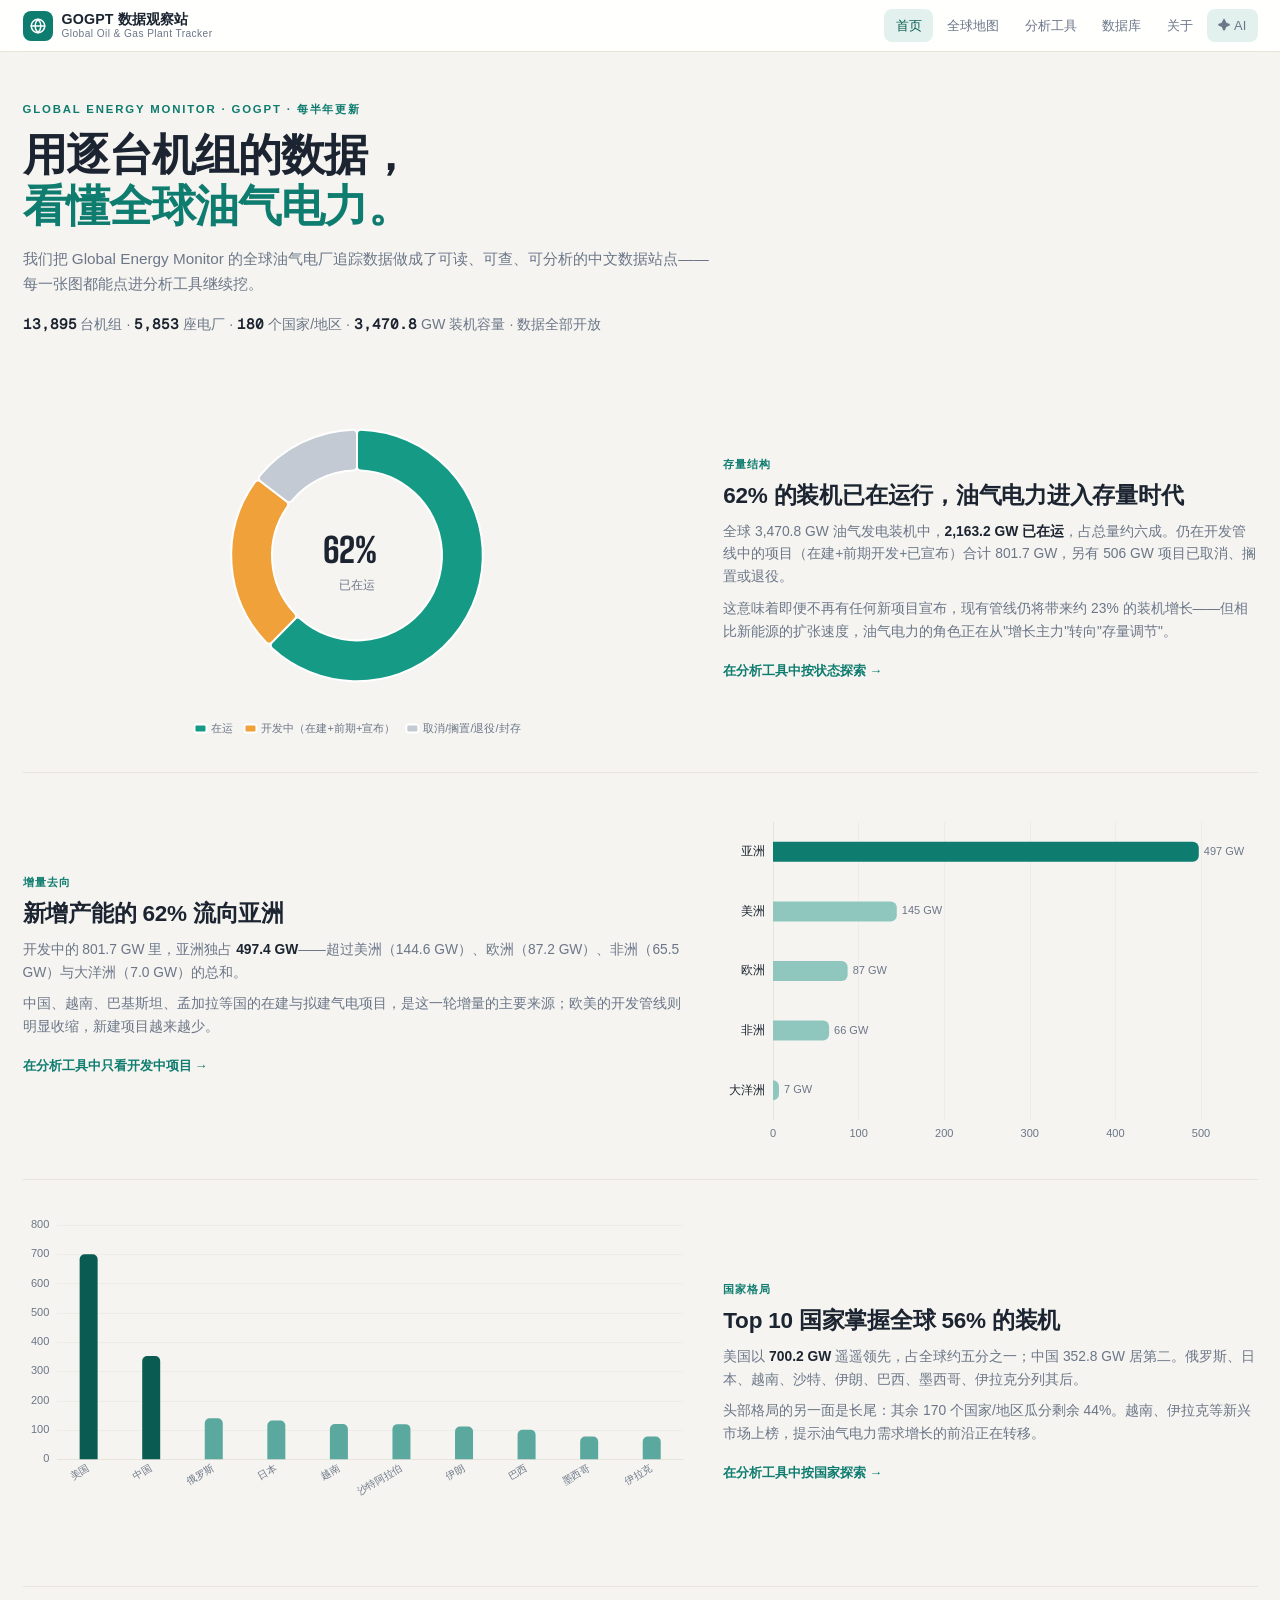
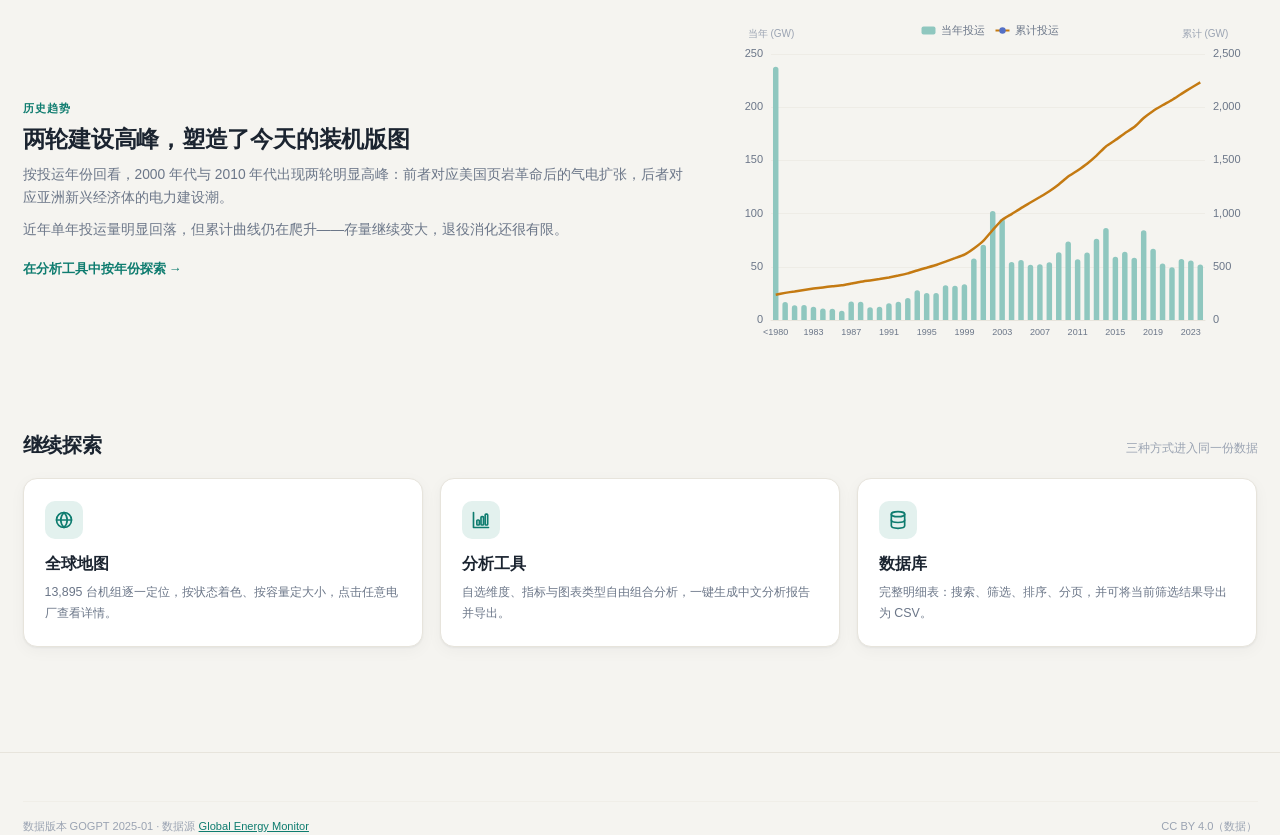
==== commit 62ca925b: "fix: model list updated to kimi-k3 (official IDs), fallback for stale localStorage model" ====
--- a/index.html
+++ b/index.html
@@ -92,7 +92,7 @@
 <script src="./_shared/js/echarts.min.js"></script>
 <script src="assets/data.js"></script>
 <script src="assets/site.js?v=2"></script>
-<script src="assets/ai.js?v=1"></script>
+<script src="assets/ai.js?v=2"></script>
 <script>
 (function() {
   var S = window.SITE, RAW = window.GOGPT_DATA;
